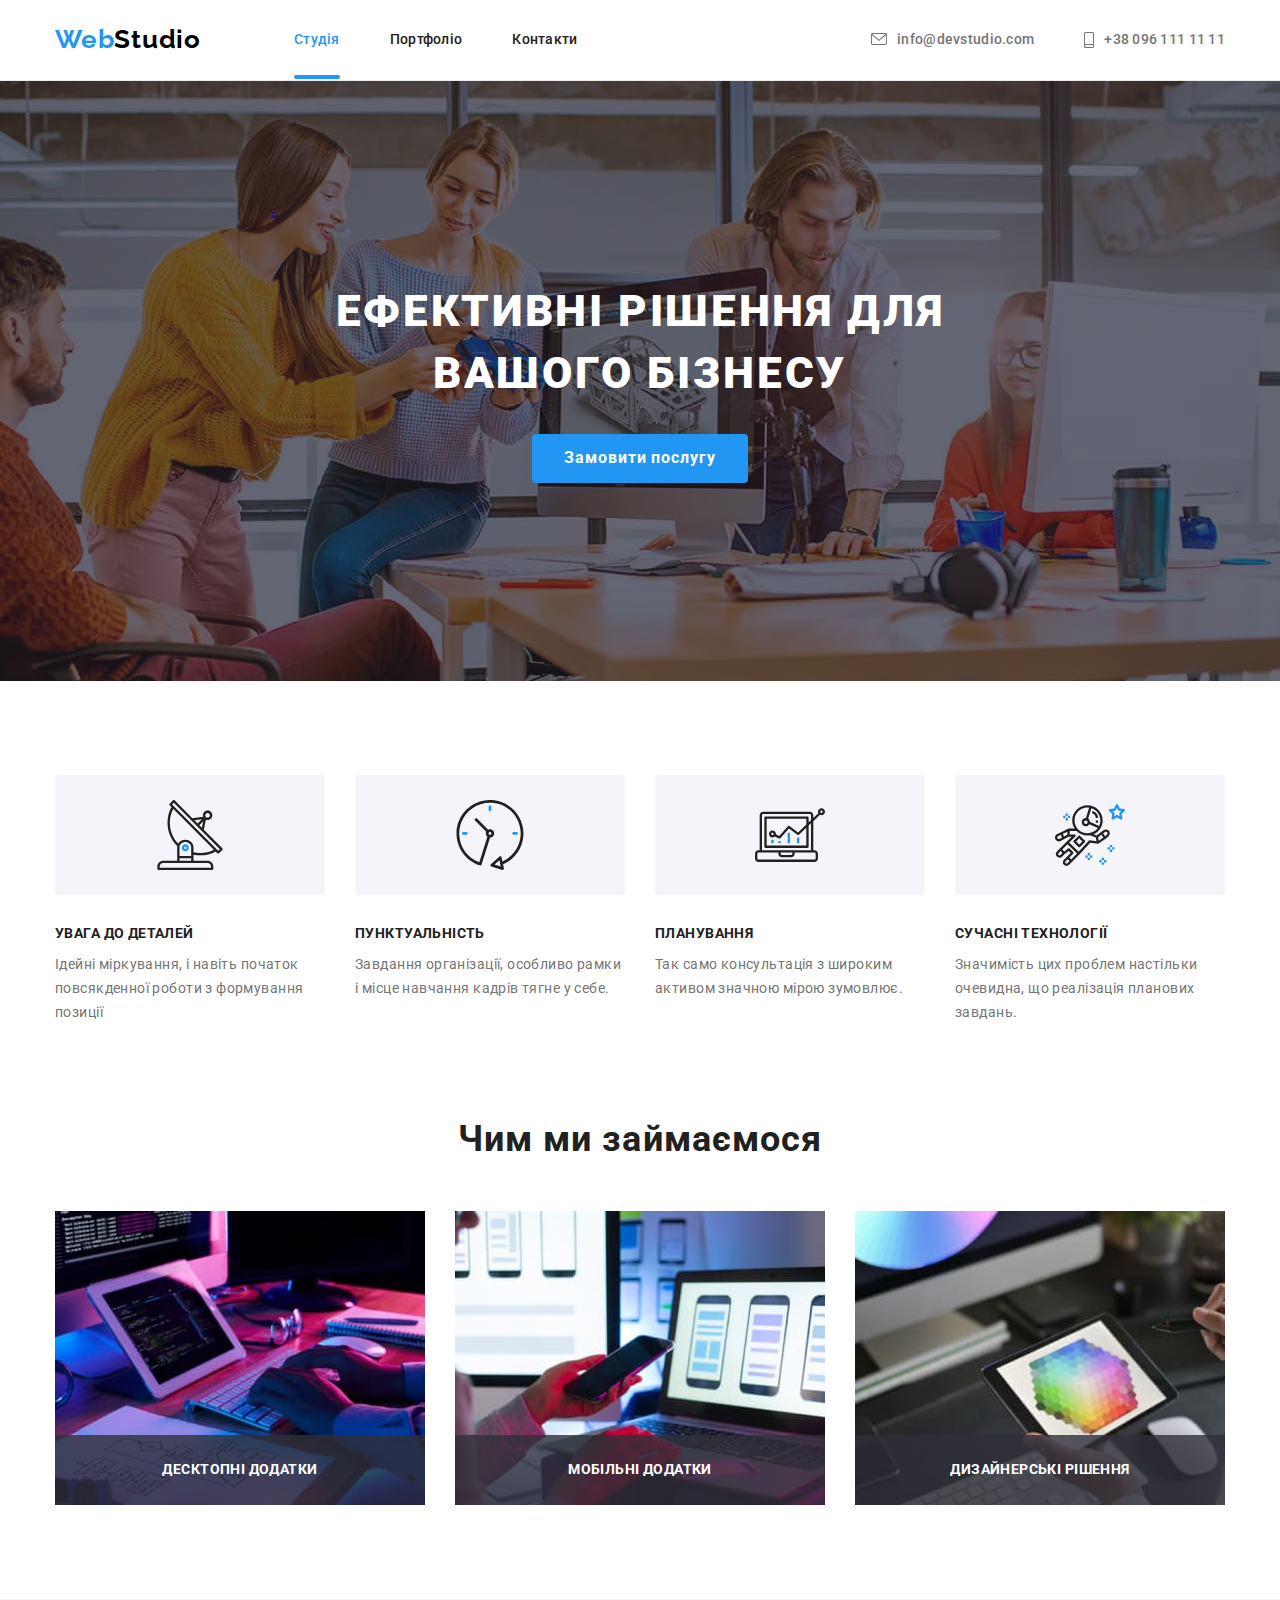
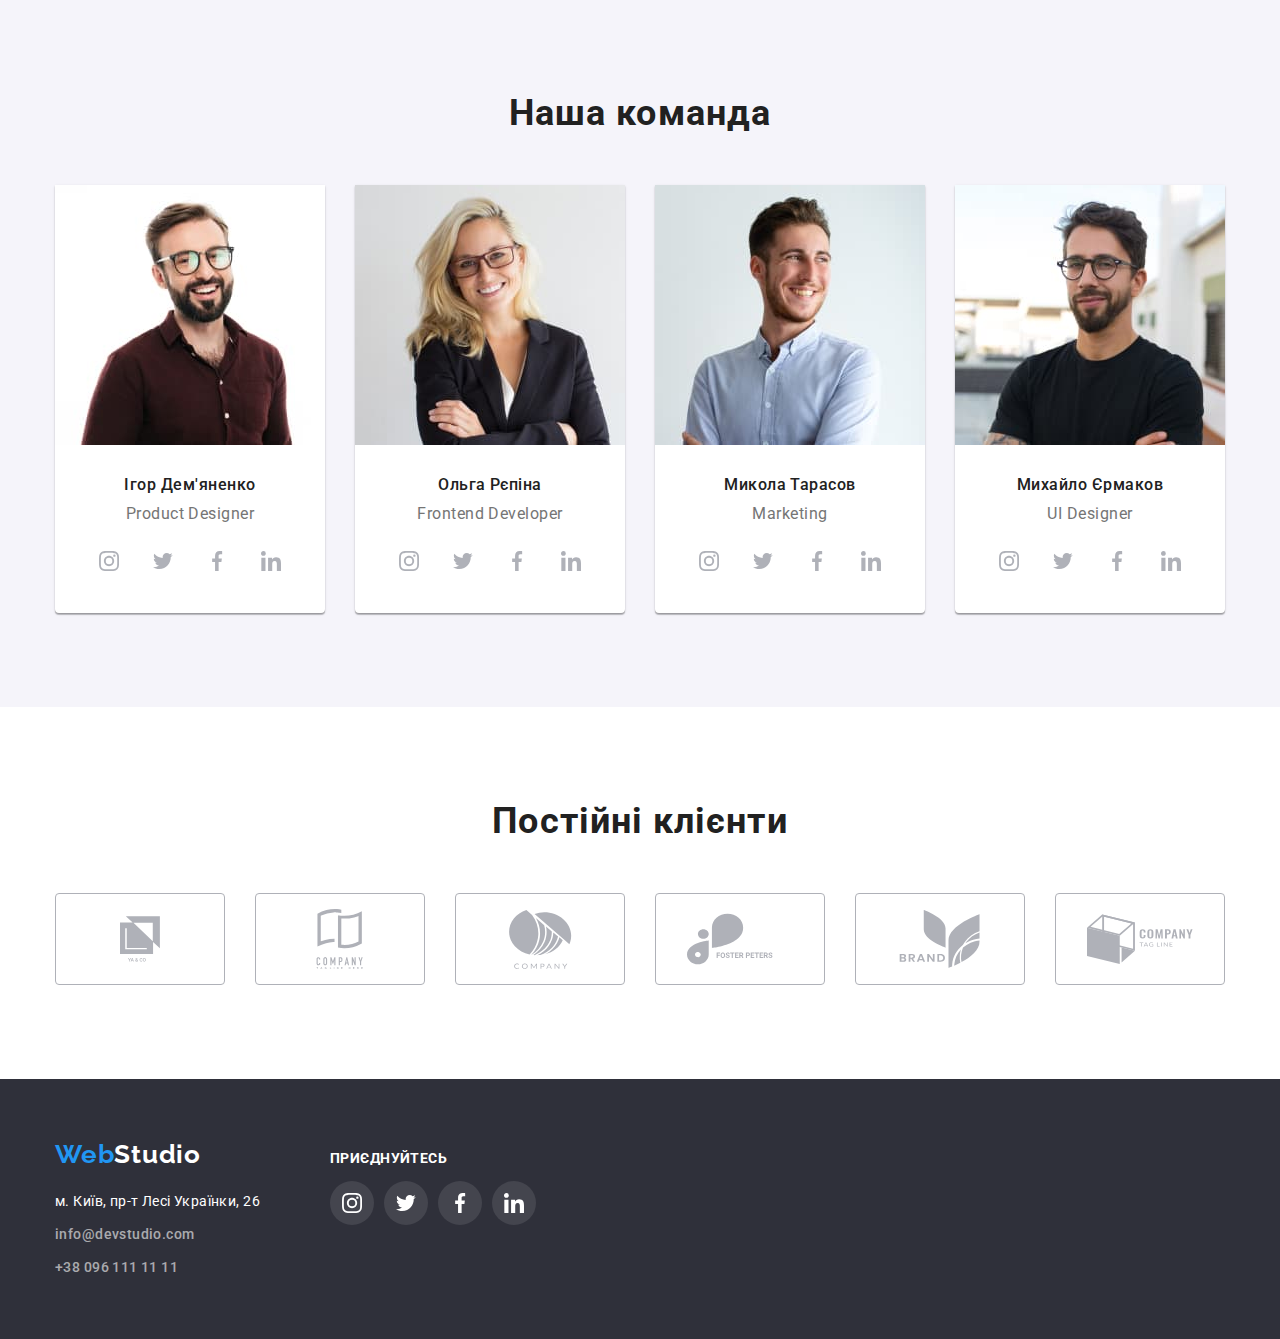
==== index.html @ 4ce3e507 "Adding files" ====
<!DOCTYPE html>
<html lang="uk">

<head>

    <meta charset="UTF-8">
    <meta http-equiv="X-UA-Compatible" content="IE=edge">
    <meta name="viewport" content="width=device-width, initial-scale=1.0">
    <link rel="preconnect" href="https://fonts.googleapis.com">
    <link rel="preconnect" href="https://fonts.gstatic.com" crossorigin>
    <link
        href="https://fonts.googleapis.com/css2?family=Raleway:wght@700&family=Roboto:wght@400;500;700;900&display=swap"
        rel="stylesheet">
    <title>Document</title>
    <link rel="stylesheet"
        href="https://cdnjs.cloudflare.com/ajax/libs/modern-normalize/1.1.0/modern-normalize.min.css">
    <link rel="stylesheet" href="./css/styles.css">
</head>

<body>
    <header class="page-header">
        <div class="container">
            <div class="header-container">
                <nav class="header-nav">
                    <a href="#" class="logo">Web<span class="logo-part">Studio</span></a>
                    <ul class="nav list">
                        <li class="nav-item">
                            <a href="#" class="current-link link current">Студія</a>
                        </li>
                        <li class="nav-item">
                            <a href="./portfolio.html" class="link">Портфоліо</a>
                        </li>
                        <li class="nav-item">
                            <a href="#" class="link">Контакти</a>
                        </li>
                    </ul>
                </nav>
                <ul class="auth-nav list">
                    <li><a href="mailto:info@devstudio.com" class="contacts nav-item">
                            <svg class="envelope" width="16px" height="12px">
                                <use href="./images/icons.svg#icon-envelope"></use>
                            </svg>
                            info@devstudio.com</a>
                    </li>
                    <li><a href="tel:+380961111111" class="contacts nav-item">
                            <svg class="smartphone" width="10px" height="16px">
                                <use href="./images/icons.svg#icon-smartphone"></use>
                            </svg>
                            +38 096 111 11 11</a></li>
                </ul>
            </div>
        </div>
    </header>
    <main>
        <section class="hero">
            <div class="container">
                <div class="hero-container">
                    <h1 class="hero-title">Ефективні рішення для вашого бізнесу</h1>
                    <button type="button" class="main-button cursors" data-modal-open>Замовити послугу</button>
                </div>
            </div>
        </section>
        <section class="advantages">
            <div class="container">
                <h2 class="visually-hidden">Наші переваги</h2>
                <ul class="advantages-list list ">
                    <li class="advantage-list-item">
                        <div class="advantage-icon-card">
                            <svg class="advantage-icon" width="70px" height="70px">
                                <use href="./images/icons.svg#icon-antena"></use>
                            </svg>

                        </div>
                        <h3>Увага до деталей</h3>
                        <p class="advantages-text">Ідейні міркування, і навіть початок повсякденної роботи з формування
                            позиції</p>
                    </li>
                    <li class="advantage-list-item">
                        <div class="advantage-icon-card">
                            <svg class="advantage-icon" width="70px" height="70px">
                                <use href="./images/icons.svg#icon-clock1"></use>
                            </svg>

                        </div>
                        <h3 class="title">Пунктуальність</h3>
                        <p class="advantages-text">Завдання організації, особливо рамки і місце навчання кадрів тягне у
                            себе.</p>
                    </li>
                    <li class="advantage-list-item">
                        <div class="advantage-icon-card">
                            <svg class="advantage-icon" width="70px" height="70px">
                                <use href="./images/icons.svg#icon-computer"></use>
                            </svg>

                        </div>
                        <h3 class="title">Планування</h3>
                        <p class="advantages-text">Так само консультація з широким активом значною мірою зумовлює.</p>
                    </li>
                    <li class="advantage-list-item">
                        <div class="advantage-icon-card">
                            <svg class="advantage-icon" width="70px" height="70px">
                                <use href="./images/icons.svg#icon-astronaut1"></use>
                            </svg>

                        </div>
                        <h3 class="title">Сучасні технології</h3>
                        <p class="advantages-text">Значимість цих проблем настільки очевидна, що реалізація планових
                            завдань.</p>
                    </li>
                </ul>
            </div>
        </section>
        <section class="activity">
            <div class="container">
                <h2 class="activity-title">Чим ми займаємося</h2>
                <ul class="activity-list list">
                    <li class="activity-list-item">
                        <div class="activity-thumb">
                            <img src="./images/coding.jpg"
                                alt="Чоловік пише код, використовуючи планшет і портативну клавіатуру" width="370"
                                class="activity-image">
                            <div class="activity-description">
                                <p>Десктопні додатки</p>
                            </div>
                        </div>
                    </li>

                    <li class="activity-list-item">
                        <div class="activity-thumb">
                            <img src="./images/monitor.jpg"
                                alt="Людина створює дизайн веб-сайту для смартфона на ноутбуці" width="370"
                                class="activity-image">
                            <div class="activity-description">
                                <p>Мобільні додатки</p>
                            </div>
                        </div>
                    </li>
                    <li class="activity-list-item">
                        <div class="activity-thumb">
                            <img src="./images/rainbow.jpg"
                                alt="Людина використовує планшет та стилус, щоб вибрати колір з палітри" width="370"
                                class="activity-image">
                            <div class="activity-description">
                                <p>Дизайнерські рішення</p>
                            </div>
                        </div>
                    </li>
                </ul>
            </div>
        </section>
        <section class="team">
            <div class="container">
                <h2 class="team-title">Наша команда</h2>
                <ul class="team-list list">
                    <li class="team-photos">
                        <img src="./images/1.jpg" alt="Усміхнений чоловік в окулярах" width="270">
                        <div class="image-text">
                            <h3>Ігор Дем'яненко</h3>
                            <p lang="en" class="team-element">Product Designer</p>
                            <ul class="team-socials list">
                                <li class="team-social-items"><a href="" class="team-social-links">
                                        <svg class="team-icon" width="20px" height="20px">
                                            <use href="./images/icons.svg#icon-instagram"></use>
                                        </svg>
                                    </a></li>
                                <li class="team-social-items"><a href="" class="team-social-links">
                                        <svg class="team-icon" width="20px" height="20px">
                                            <use href="./images/icons.svg#icon-twitter"></use>
                                        </svg>
                                    </a></li>
                                <li class="team-social-items"><a href="" class="team-social-links">
                                        <svg class="team-icon" width="20px" height="20px">
                                            <use href="./images/icons.svg#icon-facebook"></use>
                                        </svg>
                                    </a></li>
                                <li class="team-social-items"><a href="" class="team-social-links">
                                        <svg class="team-icon" width="20px" height="20px">
                                            <use href="./images/icons.svg#icon-linkedin"></use>
                                        </svg>
                                    </a></li>
                            </ul>
                        </div>
                    </li>
                    <li class="team-photos">
                        <img src="./images/2.jpg" alt="Усміхнена жінка в окулярах" width="270">
                        <div class="image-text">
                            <h3>Ольга Рєпіна</h3>
                            <p lang="en" class="team-element">Frontend Developer</p>
                            <ul class="team-socials list">
                                <li class="team-social-items"><a href="" class="team-social-links">
                                        <svg class="team-icon" width="20px" height="20px">
                                            <use href="./images/icons.svg#icon-instagram"></use>
                                        </svg>
                                    </a></li>
                                <li class="team-social-items"><a href="" class="team-social-links">
                                        <svg class="team-icon" width="20px" height="20px">
                                            <use href="./images/icons.svg#icon-twitter"></use>
                                        </svg>
                                    </a></li>
                                <li class="team-social-items"><a href="" class="team-social-links">
                                        <svg class="team-icon" width="20px" height="20px">
                                            <use href="./images/icons.svg#icon-facebook"></use>
                                        </svg>
                                    </a></li>
                                <li class="team-social-items"><a href="" class="team-social-links">
                                        <svg class="team-icon" width="20px" height="20px">
                                            <use href="./images/icons.svg#icon-linkedin"></use>
                                        </svg>
                                    </a></li>
                            </ul>
                        </div>
                    </li>
                    <li class="team-photos">
                        <img src="./images/3.jpg" alt="Усміхнений чоловік дивиться праворуч" width="270">
                        <div class="image-text">
                            <h3>Микола Тарасов</h3>
                            <p lang="en" class="team-element">Marketing</p>
                            <ul class="team-socials list">
                                <li class="team-social-items"><a href="" class="team-social-links">
                                        <svg class="team-icon" width="20px" height="20px">
                                            <use href="./images/icons.svg#icon-instagram"></use>
                                        </svg>
                                    </a></li>
                                <li class="team-social-items"><a href="" class="team-social-links">
                                        <svg class="team-icon" width="20px" height="20px">
                                            <use href="./images/icons.svg#icon-twitter"></use>
                                        </svg>
                                    </a></li>
                                <li class="team-social-items"><a href="" class="team-social-links">
                                        <svg class="team-icon" width="20px" height="20px">
                                            <use href="./images/icons.svg#icon-facebook"></use>
                                        </svg>
                                    </a></li>
                                <li class="team-social-items"><a href="" class="team-social-links">
                                        <svg class="team-icon" width="20px" height="20px">
                                            <use href="./images/icons.svg#icon-linkedin"></use>
                                        </svg>
                                    </a></li>
                            </ul>
                        </div>
                    </li>
                    <li class="team-photos">
                        <img src="./images/4.jpg" alt="Чоловік в окулярах з легкою посмішкою на обличчі" width="270">
                        <div class="image-text">
                            <h3>Михайло Єрмаков</h3>
                            <p lang="en" class="team-element">UI Designer</p>
                            <ul class="team-socials list">
                                <li class="team-social-items"><a href="" class="team-social-links">
                                        <svg class="team-icon" width="20px" height="20px">
                                            <use href="./images/icons.svg#icon-instagram"></use>
                                        </svg>
                                    </a></li>
                                <li class="team-social-items"><a href="" class="team-social-links">
                                        <svg class="team-icon" width="20px" height="20px">
                                            <use href="./images/icons.svg#icon-twitter"></use>
                                        </svg>
                                    </a></li>
                                <li class="team-social-items"><a href="" class="team-social-links">
                                        <svg class="team-icon" width="20px" height="20px">
                                            <use href="./images/icons.svg#icon-facebook"></use>
                                        </svg>
                                    </a></li>
                                <li class="team-social-items"><a href="" class="team-social-links">
                                        <svg class="team-icon" width="20px" height="20px">
                                            <use href="./images/icons.svg#icon-linkedin"></use>
                                        </svg>
                                    </a></li>
                            </ul>
                        </div>
                    </li>
                </ul>
            </div>

        </section>
        <section class="clients">
            <div class="clients-container container">
                <h2 class="clients-title">Постійні клієнти</h2>
                <ul class="clients-list list">
                    <li class="clients-item"><a href="" class="clients-link">
                            <svg class="clients-link-icon" width="40px" height="52px">
                                <use href="./images/icons.svg#icon-yaco"></use>
                            </svg>
                        </a></li>
                    <li class="clients-item"><a href="" class="clients-link">
                            <svg class="clients-link-icon" width="106px" height="60px">
                                <use href="./images/icons.svg#icon-taglineher"></use>
                            </svg>
                        </a></li>
                    <li class="clients-item"><a href="" class="clients-link">
                            <svg class="clients-link-icon" width="106px" height="60px">
                                <use href="./images/icons.svg#icon-company"></use>
                            </svg>
                        </a></li>
                    <li class="clients-item"><a href="" class="clients-link">
                            <svg class="clients-link-icon" width="106px" height="60px">
                                <use href="./images/icons.svg#icon-fosterpeters"></use>
                            </svg>
                        </a></li>
                    <li class="clients-item"><a href="" class="clients-link">
                            <svg class="clients-link-icon" width="106px" height="60px">
                                <use href="./images/icons.svg#icon-brand"></use>
                            </svg>
                        </a></li>
                    <li class="clients-item"><a href="" class="clients-link">
                            <svg class="clients-link-icon" width="106px" height="60px">
                                <use href="./images/icons.svg#icon-tagline"></use>
                            </svg>
                        </a></li>
                </ul>
            </div>
        </section>
    </main>
    <footer class="footer">
        <div class="footer-container container">
            <div class="footer-navigation">
                <a href="#" class="logo">Web<span class="logo-part">Studio</span></a>
                <address>
                    <ul class="footer-list list">
                        <li class="footer-nav">
                            <a href="https://goo.gl/maps/Ni8b5LG6es7MUAs99" class="map">м. Київ, пр-т Лесі Українки,
                                26</a>
                        </li>
                        <li class="footer-nav">
                            <a href="mailto:info@devstudio.com" class="contacts">info@devstudio.com</a>
                        </li>
                        <li class="footer-nav">
                            <a href="tel:+380961111111" class="contacts">+38 096 111 11 11</a>
                        </li>
                    </ul>
                </address>
            </div>
            <div class="footer-links">
                <p class="footer-link-text">Приєднуйтесь</p>
                <ul class="soc-list list">
                    <li class="soc-item"><a href="" class="soc-link">
                            <svg class="soc-icon" width="20px" height="20px">
                                <use href="./images/icons.svg#icon-instagram"></use>
                            </svg>
                        </a></li>
                    <li class="soc-item"><a href="" class="soc-link">
                            <svg class="soc-icon" width="20px" height="20px">
                                <use href="./images/icons.svg#icon-twitter"></use>
                            </svg>
                        </a></li>
                    <li class="soc-item"><a href="" class="soc-link">
                            <svg class="soc-icon" width="20px" height="20px">
                                <use href="./images/icons.svg#icon-facebook"></use>
                            </svg>
                        </a></li>
                    <li class="soc-item"><a href="" class="soc-link">
                            <svg class="soc-icon" width="20px" height="20px">
                                <use href="./images/icons.svg#icon-linkedin"></use>
                            </svg>
                        </a>
                    </li>
                </ul>
            </div>
        </div>
    </footer>
    <div class="backdrop is-hidden" data-modal>
        <div class="modal">
            <button type="button" class="cross-button" data-modal-close>
                <svg class="cross" width="11px" height="11px">
                    <use href="./images/icons.svg#icon-cross"></use>
                </svg>
            </button>
        </div>
    </div>
    <script src="./js/modal.js"></script>
</body>

</html>
---- css/styles.css ----
/* Main Page */
html {
    box-sizing: border-box;
}

*,
* ::before,
* ::after {
    box-sizing: inherit;
}

:root {
    --primary-text-color: #757575;
    --secondary-text-color: #212121;
    --hover-color: #2196F3;
    --primary-bcg-color: #F5F4FA;
    --secondary-bcg-color: #FFFFFF;
    --icons-color: #AFB1B8;
    --time-distribution-function: cubic-bezier(0.4, 0, 0.2, 1);
}

body {
    color: var(--primary-text-color);
    background-color: #FFFFFF;
    font-family: 'Roboto';
}

.list {
    list-style: none;
    padding: 0;
    margin: 0;
}

.visually-hidden {
    position: absolute;
    white-space: nowrap;
    width: 1px;
    height: 1px;
    overflow: hidden;
    border: 0;
    padding: 0;
    clip: rect(0000);
    clip-path: inset(50%);
    margin: -1px;
}

.container {
    width: 1200px;
    padding-right: 15px;
    padding-left: 15px;
    margin: 0 auto;
}

/* Header*/

/* Logo */
.logo {
    flex-shrink: 0;
    color: #2196F3;
    text-decoration: none;
    font-family: 'Raleway';
    font-weight: 700;
    font-size: 26px;
    line-height: 1.2;
    letter-spacing: 0.03em;
}

.logo-part {
    color: black;
}

.page-header {
    margin-top: 0;
    border-bottom: 1px solid #ECECEC;
}

.header-container {
    display: flex;
    margin-top: 0;
    height: 80px;
    align-items: center;
    margin-left: auto;
    padding-top: 24px;
    padding-bottom: 25px;
    justify-content: space-between;
}

.header-nav {
    display: flex;
    margin-top: 0;
}

.header-nav {
    align-items: center;
    flex-grow: 1;
    gap: 93px;
}

.nav {
    display: flex;
}

.auth-nav {
    display: flex;
    align-items: center;
    gap: 50px;
}


.nav .link {
    padding-top: 32px;
    padding-bottom: 32px;
    color: var(--secondary-text-color);
    font-weight: 500;
    font-size: 14px;
    line-height: 1.1;
    letter-spacing: 0.02em;
    text-decoration: none;
    transition: color 250ms var(--time-distribution-function);
}

.nav .link:hover,
.nav .link:focus {
    color: var(--hover-color);
}

.current-link {
    position: relative;
}

.current-link::after {
    content: "";
    display: block;
    position: absolute;
    width: 100%;
    left: 0;
    bottom: 0px;

    height: 4px;
    background-color: var(--hover-color);
    border-radius: 2px;
}

.nav-item {
    display: flex;
    align-items: center;
    justify-content: center;
}

.nav-item:not(:last-child) {
    margin-right: 50px;
}



.nav .link.current {
    color: var(--hover-color);
}

.contacts {
    color: #757575;
    font-weight: 500;
    font-size: 14px;
    line-height: 1.1;
    letter-spacing: 0.02em;
    text-decoration: none;
    transition: color 250ms var(--time-distribution-function);
}

.contacts:hover,
.contacts:focus {
    color: var(--hover-color);
}

.envelope {
    margin-right: 10px;
    fill: var(--primary-text-color);

    transition: fill 250ms var(--time-distribution-function);
}

.contacts:hover .envelope {
    fill: var(--hover-color);
}

.contacts:focus .envelope {
    fill: var(--hover-color);
}

.smartphone {
    margin-right: 10px;
    fill: var(--primary-text-color);
    transition: fill 250ms var(--time-distribution-function);

}

.contacts:hover .smartphone {
    fill: var(--hover-color);
}

.contacts:focus .smartphone {
    fill: var(--hover-color);
}


/* Hero */
.hero {
    padding-top: 200px;
    padding-bottom: 200px;
    background-color: #2F303A;
    background-image: linear-gradient(rgba(47, 48, 58, 0.4), rgba(47, 48, 58, 0.4)), url(../images/background.jpg);
    background-repeat: no-repeat;
    background-position: center;
    height: 600px;
    max-width: 1600px;
    margin-left: auto;
    margin-right: auto;
    background-size: cover;
}

.hero-container {
    align-items: center;
    justify-content: center;
    text-align: center;
}

.hero-title {
    margin: 0 auto;
    margin-bottom: 30px;
    margin-top: 0px;
    max-width: 696px;

    color: #FFFFFF;
    font-weight: 900;
    font-size: 44px;
    line-height: 1.4;
    letter-spacing: 0.06em;
    text-transform: uppercase;
    text-align: center;
}


/* Button */
.main-button {
    display: inline-block;
    border-radius: 4px;
    padding: 10px 32px;
    min-width: 216px;
    color: #FFFFFF;
    background-color: #2196F3;
    border: 0;
    font-family: 'Roboto';
    font-weight: 700;
    font-size: 16px;
    line-height: 1.8;
    letter-spacing: 0.06em;
    transition-property: background-color, box-shadow;
    transition-duration: 250ms;
    transition-timing-function: var(--time-distribution-function);
}

.main-button:hover,
.main-button:focus {
    background-color: #188CE8;
    border: 0;
    box-shadow: 0px 4px 4px rgba(0, 0, 0, 0.15);
}

.button {
    display: inline-block;
    color: var(--secondary-text-color);
    background-color: #F5F4FA;
    border: 0;
    font-family: 'Roboto';
    font-weight: 500;
    font-size: 16px;
    line-height: 1.6;
    letter-spacing: 0.03em;
    border-radius: 4px;
    padding: 6px 22px;
    text-align: center;
    margin-top: 0;
    transition-property: color, background-color, box-shadow;
    transition-duration: 250ms;
    transition-timing-function: var(--time-distribution-function);
}

.button :first-child {
    display: inline-block;
    padding: 6px 25px;
}

.button:hover,
.button:focus {
    color: #FFFFFF;
    background-color: var(--hover-color);
    box-shadow: 0px 3px 1px rgba(0, 0, 0, 0.1), 0px 1px 2px rgba(0, 0, 0, 0.08), 0px 2px 2px rgba(0, 0, 0, 0.12);
}

.cursors {
    cursor: pointer;
}

/* Advantages */
.advantages {
    padding-top: 94px;
    padding-bottom: 94px;
    background-color: var(--secondary-bcg-color);
}

.advantages-list {
    display: flex;
    /* align-items: center; */
    margin-top: 0;
    font-size: 14px;
    line-height: 24px;
    letter-spacing: 0.03em;
}

.advantage-list-item {
    width: 270px;
    margin-left: 0;
    margin-right: auto;
    margin-right: 30px;
}

.advantage-list-item:last-child {
    margin-right: 0;
}

.advantages-list h3 {
    margin-top: 0;
    margin-bottom: 10px;
    font-weight: 700;
    font-size: 14px;
    line-height: 1.2;
    letter-spacing: 0.03em;
    color: var(--secondary-text-color);
    text-transform: uppercase
}

.advantages-text {
    margin-top: 0;
    margin-bottom: 0;
}

.advantage-icon-card {
    background-color: var(--primary-bcg-color);
    display: flex;
    width: 270px;
    height: 120px;
    border-radius: 4px;
    justify-content: center;
    align-items: center;
    margin-top: 0;
    margin-bottom: 30px;
}

/* Our activity */
.activity {
    padding-bottom: 94px;
    background-color: var(--secondary-bcg-color);
}

.activity-list {
    display: flex;
    justify-content: space-between;
}

.activity-list-item {
    width: 370px;
    display: block;
    max-width: 100%;
    height: auto;
    margin-right: 30px;
}

.activity-image {
    display: block;
    max-width: 100%;
    height: auto;
}



.activity-description {
    position: absolute;
    bottom: 0;
    right: 0;
    width: 370px;
    height: 70px;
    background-color: rgba(47, 48, 58, 0.8);
    display: flex;
    align-items: center;
    justify-content: center;
}

.activity-description p {
    text-transform: uppercase;
    margin-top: 0;
    margin-bottom: 0;
    color: var(--secondary-bcg-color);
    font-weight: 700;
    font-size: 14px;
    line-height: 1.14;
    letter-spacing: 0.03em;
}

.activity-list-item:last-child {
    margin-right: 0;
}

.activity-thumb {
    position: relative;
}




.activity-title {
    margin-top: 0;
    margin-bottom: 50px;
    text-align: center;
    color: var(--secondary-text-color);
    font-weight: 700;
    font-size: 36px;
    line-height: 1.2;
    letter-spacing: 0.03em;
}



/* Team */
.team {
    padding-bottom: 94px;
    padding-top: 94px;
    background-color: #F5F4FA;
}

.team-list {
    display: flex;
    justify-content: space-between;
}

.team-photos {
    width: 270px;
    background-color: #FFFFFF;
    font-size: 16px;
    line-height: 1.2;
    letter-spacing: 0.03em;
    border-radius: 0px 0px 4px 4px;
    box-shadow: 0px 1px 3px rgba(0, 0, 0, 0.12), 0px 1px 1px rgba(0, 0, 0, 0.14), 0px 2px 1px rgba(0, 0, 0, 0.2);
}

.team-photos:not(:last-child) {
    margin-right: 30px;
}

.team-photos img {
    display: block;
    max-width: 100%;
    height: auto;
}

.image-text {
    padding-top: 30px;
    padding-bottom: 30px;
}

.team-title {
    text-align: center;
    margin-bottom: 50px;
    margin-top: 0;
    margin-bottom: 50px;
    color: var(--secondary-text-color);
    font-weight: 700;
    font-size: 36px;
    line-height: 1.16;
    letter-spacing: 0.03em;
}

.team h3 {
    margin-top: 0px;
    margin-bottom: 10px;

    text-align: center;
    font-weight: 500;
    font-size: 16px;
    line-height: 1.2;
    color: var(--secondary-text-color);
}

.team-element {
    margin-top: 0;
    margin-bottom: 16px;
    text-align: center;
}

.team-socials {
    display: flex;
    justify-content: center;
    gap: 10px;
}


.team-social-links {
    display: flex;
    align-items: center;
    justify-content: center;
    width: 44px;
    height: 44px;
    background-color: var(--secondary-bcg-color);
    border-radius: 50%;
    transition-property: background-color;
    transition-duration: 250ms;
    transition-timing-function: var(--time-distribution-function);
}

.team-social-links:hover,
.team-social-links:focus {
    background-color: var(--hover-color);
}

.team-icon {
    fill: var(--icons-color);
    transition-property: fill;
    transition-duration: 250ms;
    transition-timing-function: var(--time-distribution-function);
}

.team-social-links:hover .team-icon {
    fill: var(--secondary-bcg-color);
}

.team-social-links:focus .team-icon {
    fill: var(--secondary-bcg-color);
}

/* Clients */

.clients {
    padding-top: 94px;
    padding-bottom: 94px;
}

.clients-container {
    margin-left: auto;
    margin-right: auto;
}

.clients-title {
    margin-top: 0;
    margin-bottom: 50px;

    font-family: 'Roboto';
    font-style: normal;
    font-weight: 700;
    font-size: 36px;
    line-height: 1.16;
    text-align: center;
    letter-spacing: 0.03em;
    color: var(--secondary-text-color);
}

.clients-list {
    display: flex;
    gap: 30px;
}

.clients-item {
    width: calc((100% - 150px)/6);

}

.clients-link {
    display: flex;
    width: 170px;
    height: 92px;
    border: 1px solid #AFB1B8;
    border-radius: 4px;
    align-items: center;
    justify-content: center;
    fill: var(--icons-color);
    transition-property: border;
    transition-duration: 250ms;
    transition-timing-function: var(--time-distribution-function);
}

.clients-link-icon {
    fill: #AFB1B8;
    transition: fill 250ms var(--time-distribution-function);
}

.clients-link:hover,
.clients-link:focus {
    border: 1px solid var(--hover-color);
}

.clients-link:hover .clients-link-icon {
    fill: var(--hover-color);
}

.clients-link:focus .clients-link-icon {
    fill: var(--hover-color);
}

/* Modal */
.backdrop {
    position: fixed;
    top: 0;
    left: 0;
    width: 100%;
    height: 100%;
    background-color: rgba(0, 0, 0, 0.2);
    opacity: 1;

    transition: opacity 250ms var(--time-distribution-function), background-color 250ms var(--time-distribution-function);
}

.is-hidden {
    opacity: 0;
    visibility: hidden;
    pointer-events: none;
}

.modal {
    position: absolute;
    min-width: 528px;
    min-height: 581px;
    top: 50%;
    left: 50%;
    border-radius: 4px;
    opacity: 1;
    transform: translate(-50%, -50%) scale(1);
    background-color: var(--secondary-bcg-color);
    transition-property: transform;
    transition-duration: 250ms;
    transition-timing-function: var(--time-distribution-function);
    /* transition: transform 250ms var(--time-distribution-function, background-color 250ms var(--time-distribution-function); */
}

.backdrop.is-hidden .modal {
    transform: translate(-50%, -50%) scale(1.1);
    opacity: 0;
}

.cross-button {
    right: 0;
    position: absolute;

    top: 8px;
    right: 8px;
    width: 30px;
    height: 30px;
    padding: 9px 10px;
    border-radius: 50%;
    border: 1px solid rgba(0, 0, 0, 0.1);
    background-color: var(--secondary-bcg-color);
    cursor: pointer;
}

.cross {
    transform: translate(-50%, -50%);
    position: absolute;
    fill: #000000;
}

/* Footer  */
.footer {
    padding-top: 60px;
    padding-bottom: 60px;
    background-color: #2F303A;
}

.footer .logo {
    margin-top: 0;
    font-family: 'Raleway';
    font-weight: 700;
    font-size: 26px;
    line-height: 1.2;
    letter-spacing: 0.03em;
    text-decoration: none;
}


.footer-list {
    margin-top: 20px;
}

.footer .logo-part {
    color: #FFFFFF;
    margin-bottom: 20px;
}

.footer-nav {
    margin-top: 0;
}

.footer-nav:not(:last-child) {
    margin-bottom: 9px;
}

.footer .map {
    color: #FFFFFF;
    text-decoration: none;
    font-style: normal;
    font-style: normal;
    font-size: 14px;
    line-height: 1.7;
    letter-spacing: 0.03em;
    text-decoration: none;
    transition-property: color;
    transition-duration: 250ms;
    transition-timing-function: var(--time-distribution-function);
}

.footer .map:hover,
.footer .map:focus {
    color: var(--hover-color);
}

.footer .contacts {
    color: rgba(255, 255, 255, 0.6);
    font-style: normal;
    font-size: 14px;
    line-height: 1.7;
    letter-spacing: 0.03em;
    text-decoration: none;
    transition-property: color;
    transition-duration: 250ms;
    transition-timing-function: var(--time-distribution-function);
}

.footer .contacts:hover,
.contacts:focus {
    color: var(--hover-color);
}

.footer-link-text {
    margin-top: 0;
    text-transform: uppercase;
    font-family: 'Roboto';
    font-style: normal;
    font-weight: 700;
    font-size: 14px;
    line-height: 1.14;
    letter-spacing: 0.03em;
    color: var(--secondary-bcg-color);
}

.soc-list {
    display: flex;
    justify-content: center;
    gap: 10px;
}

.soc-link {
    display: flex;
    align-items: center;
    justify-content: center;

    width: 44px;
    height: 44px;
    background-color: rgba(255, 255, 255, 0.1);
    border-radius: 50%;
    transition: background-color 250ms var(--time-distribution-function);
}

.soc-icon {
    fill: var(--secondary-bcg-color);
}

.soc-link:hover,
.soc-link:focus {
    background-color: var(--hover-color);
}

.footer-container {
    display: flex;
    align-items: baseline;
}

.footer-navigation {
    margin-right: 70px;
}

/* Portfolio */

/* Filter */
.filter {
    padding-top: 94px;
    padding-bottom: 94px;
}

.button-container {
    display: flex;
    margin-top: 0px;
    align-items: center;
    justify-content: center;
    margin-bottom: 50px;
}

.button-container-item:not(:last-child) {
    margin-right: 8px;
}

.cards-container {
    width: 1230px;
    padding-left: 15px;
    padding-right: 15px;
    padding-bottom: 30px;
}

.portfolio-cards {

    display: flex;
    flex-wrap: wrap;
    margin-left: 0;
}



.cards-text {
    padding: 20px 24px;
    border: 1px solid #EEEEEE;
}

.portfolio-cards-element:nth-last-child(-n+3) {
    margin-bottom: 0px;
}

.portfolio-cards-element:nth-child(3n) {
    margin-right: 0;
}


.portfolio-cards-element h3 {
    margin-top: 0;
    margin-bottom: 4px;
    font-weight: 700;
    font-size: 18px;
    line-height: 2;
    background-color: #FFFFFF;
    color: var(--secondary-text-color);
    letter-spacing: 0.06em;
}

.portfolio-cards-element:hover,
.position-cards-element:focus {
    box-shadow: 0px 1px 1px rgba(0, 0, 0, 0.12), 0px 4px 4px rgba(0, 0, 0, 0.06), 1px 4px 6px rgba(0, 0, 0, 0.16);
}

.portfolio-images {

    display: block;
    max-width: 100%;
    height: auto;
    margin-top: 0;
}

.portfolio-text {
    margin-top: 0;
    margin-bottom: 0;
    font-family: 'Roboto';
    font-size: 16px;
    line-height: 1.875;
    letter-spacing: 0.03em;
}

.portfolio-cards-element {
    flex-basis: calc((100% - 60px)/3);
    margin-right: 30px;
    margin-bottom: 30px;
    transition: box-shadow 250ms var(--time-distribution-function);
}

.portfolio-cards-thumb {
    position: relative;
    overflow: hidden;
}

.portfolio-cards-description {
    position: absolute;
    top: 0;
    left: 0;
    width: 100%;
    height: 100%;
    background-color: rgba(33, 150, 243, 0.9);
    color: var(--secondary-bcg-color);
    padding: 63px 24px;
    z-index: 1;
    transform: translateY(100%);
    transition: transform 250ms var(--time-distribution-function);
}

.portfolio-cards-description p {
    font-weight: 400;
    font-size: 18px;
    line-height: 1.55;
    letter-spacing: 0.03em;
}

.portfolio-cards-element:hover .portfolio-cards-description {
    transform: translateY(0);
    pointer-events: none;
}
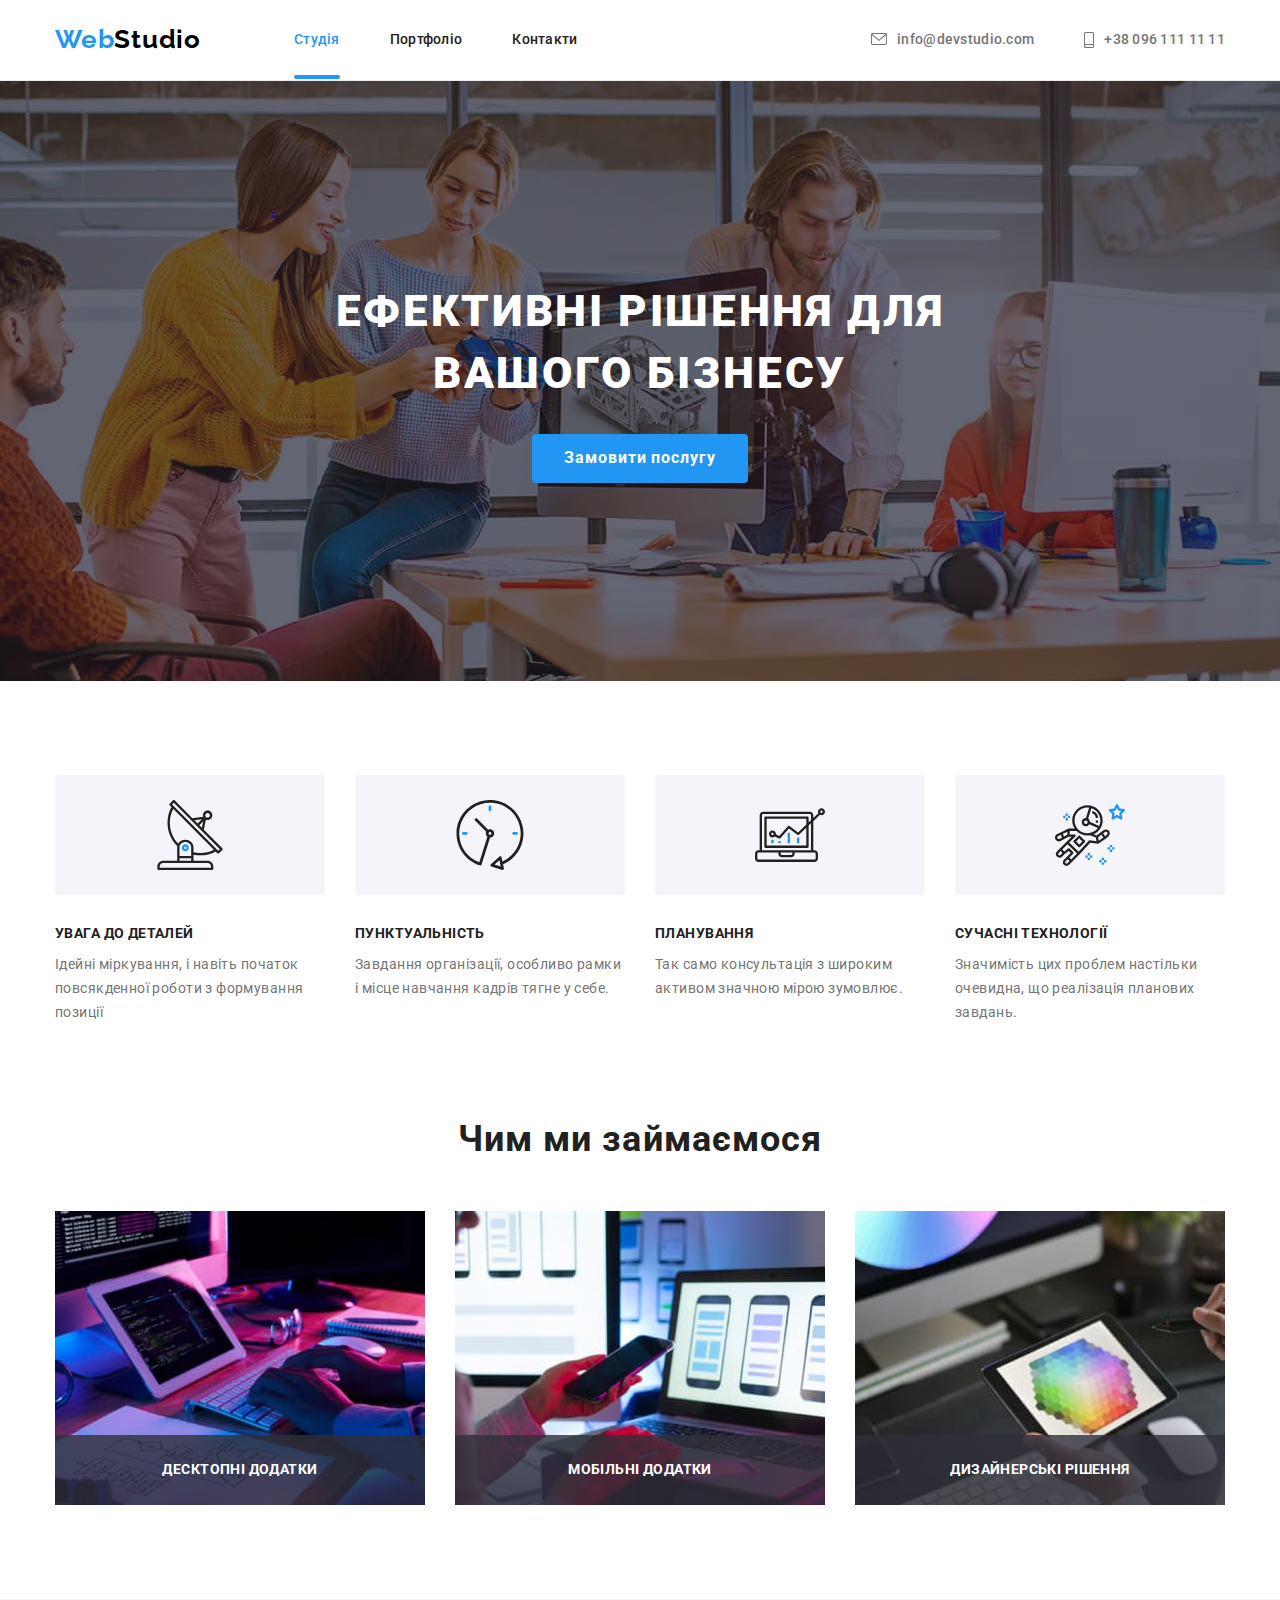
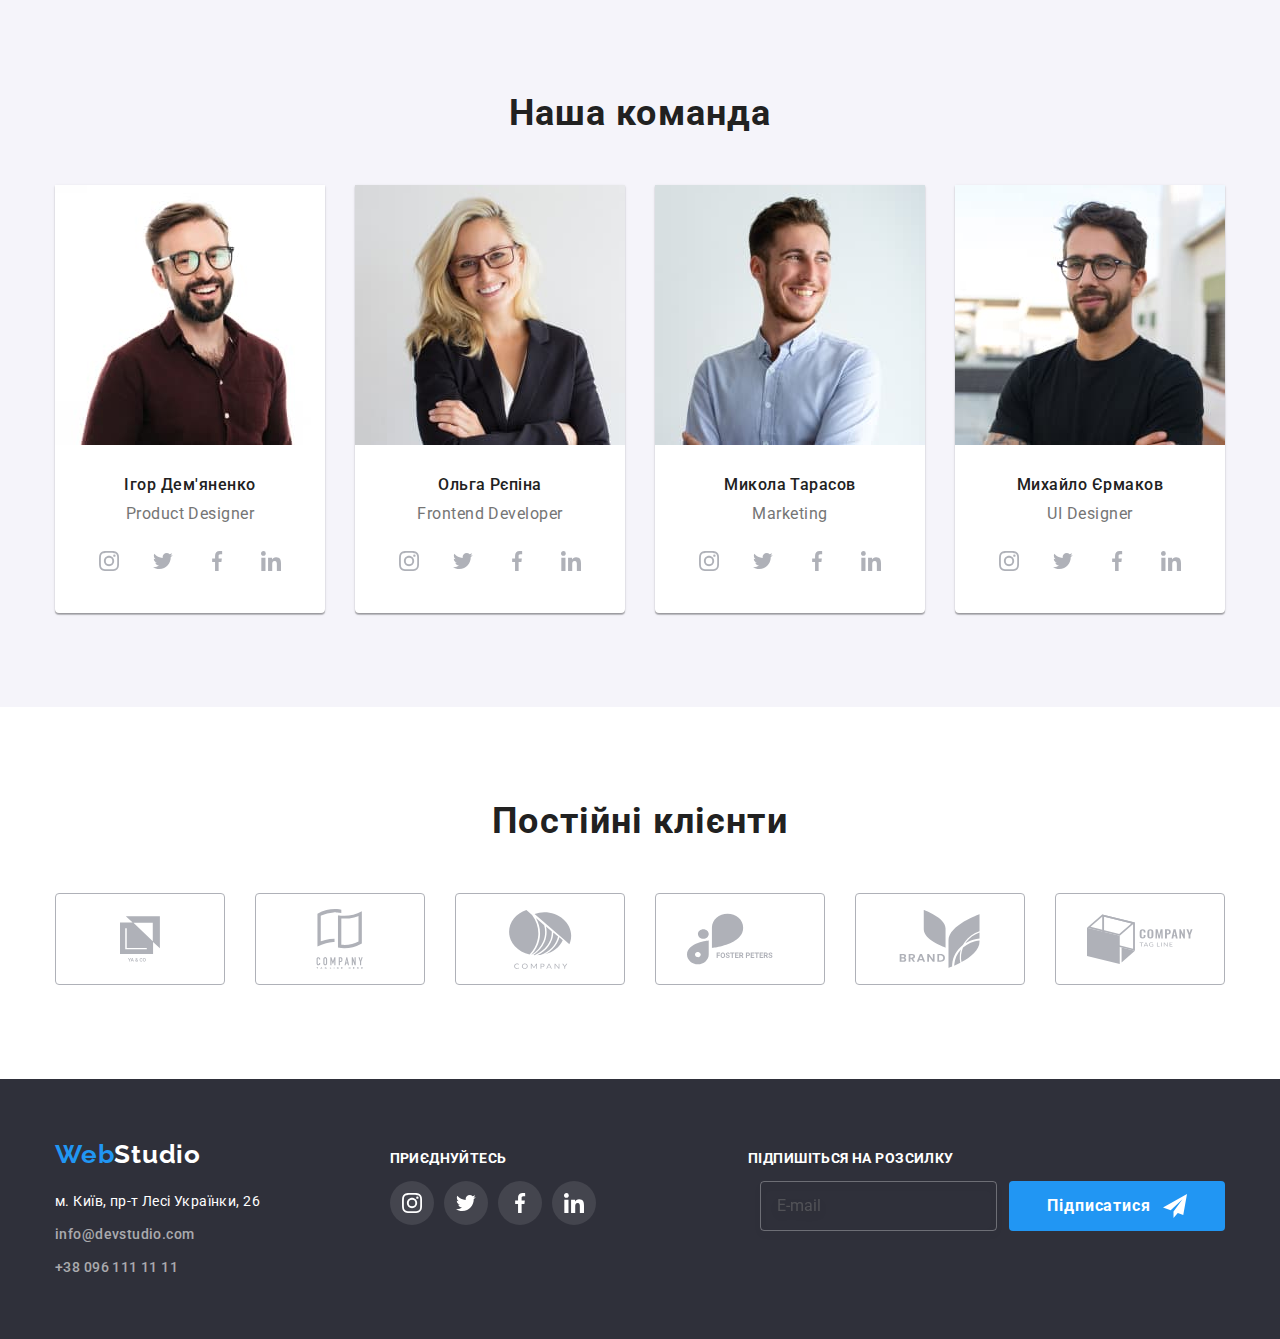
==== commit 93befdcf: "Updating index.html and styles.css" ====
--- a/index.html
+++ b/index.html
@@ -355,15 +355,82 @@
                     </li>
                 </ul>
             </div>
+            <div class="footer-form">
+             <p class="footer-link-text">Підпишіться на розсилку</p>
+
+        <form class="footer-form-container">
+            <label for="footer-form-email" class="form-label"></label>
+            <input type="email" class="footer-form-input" id="footer-form-email" placeholder="E-mail" width="358px" height="50px">
+            <button class="form-button" type="submit">Підписатися
+                <svg class="footer-send-icon" width="24px" height="24px">
+                    <use href="./images/icons.svg#icon-send"></use>
+                </svg>
+            </button>
+            </div>
+        </form>
         </div>
     </footer>
     <div class="backdrop is-hidden" data-modal>
         <div class="modal">
+            <h2>Залиште свої дані, ми вам передзвонимо</h2>
+            <form class="contact-form" name="contact-form">
+                <label class="form-label" for="user-name" autocomplete="on">Імʼя</label>
+                <div class="form-control">
+                <input class="form-input" name="user-name" id="user-name" autofocus/>
+                <svg class="form-icon" width="18px" height="18px">
+                    <use href="./images/icons.svg#icon-person"></use>
+                </svg>
+                </div>
+                <label  class="form-label" for="tel" autocomplete="on">Телефон</label>
+                <div class="form-control">
+                <input class="form-input" type="tel" name="tel" id="tel" />
+                <svg class="form-icon" width="18px" height="18px">
+                    <use href="./images/icons.svg#icon-phone"></use>
+                </svg>
+                </div>
+                <label class="form-label" for="email" autocomplete="on">Пошта</label>
+                <div class="form-control">
+                <input class="form-input" type="email" name="email" id="email"/>
+                <svg class="form-icon" width="18px" height="18px">
+                    <use href="./images/icons.svg#icon-email"></use>
+                </svg>
+                </div>
+                <div class="form-control">
+                <label class="form-label" for="user-comment">Коментар</label>
+                <textarea class="user-comment " name="user-comment" id="user-comment" placeholder="Введіть текст"></textarea>
+                </div>
+
+    <!-- <label class="checkbox-label"> 
+        <input type="checkbox" class="checkbox-input" name="terms-checkbox"/>
+        <span class="checkbox-text">Погоджуюся з розсилкою та приймаю
+            <a class="checkbox-text-link" href="#">Умови договору</a>
+        </span>
+        
+        <svg class="checkboxicon" width="16px" height="15px">
+            <use href=""></use>
+        </svg>
+    </label> -->
+   
+    <label  for="policy" class="checkbox">
+        <input id="policy" type="checkbox" class="checkbox-input" name="terms-checkbox">
+<span class="icon">
+    <!-- <svg class="checkbox-icon">
+        <use class="checkbox-check-icon" href="./images/icons.svg#icon-check"></use>
+    </svg> -->
+</span>
+        Погоджуюся з розсилкою та приймаю
+        <a class="checkbox-text-link" href="#">Умови договору</a>
+    </label>
+
+        <button class="send form-button" type="submit">Відправити</button>
+            </form>
             <button type="button" class="cross-button" data-modal-close>
                 <svg class="cross" width="11px" height="11px">
                     <use href="./images/icons.svg#icon-cross"></use>
                 </svg>
             </button>
+
+
         </div>
     </div>
     <script src="./js/modal.js"></script>
--- a/css/styles.css
+++ b/css/styles.css
@@ -17,6 +17,7 @@
     --secondary-bcg-color: #FFFFFF;
     --icons-color: #AFB1B8;
     --time-distribution-function: cubic-bezier(0.4, 0, 0.2, 1);
+    --placeholder-color:rgba(117, 117, 117, 0.5);
 }
 
 body {
@@ -627,6 +628,8 @@
     position: absolute;
     min-width: 528px;
     min-height: 581px;
+
+    padding: 40px;
     top: 50%;
     left: 50%;
     border-radius: 4px;
@@ -636,9 +639,19 @@
     transition-property: transform;
     transition-duration: 250ms;
     transition-timing-function: var(--time-distribution-function);
-    /* transition: transform 250ms var(--time-distribution-function, background-color 250ms var(--time-distribution-function); */
-}
-
+    /* transition: transform 250ms var(--time-distribution-function, background-color 250ms var(--time-distribution-function);
+} */
+}
+.modal h2{
+    margin-top: 0;
+    margin-bottom: 12px;
+    font-weight: 700;
+        font-size: 20px;
+        line-height: 1.15;
+        text-align: center;
+        letter-spacing: 0.03em;
+        color: var(--secondary-text-color);
+}
 .backdrop.is-hidden .modal {
     transform: translate(-50%, -50%) scale(1.1);
     opacity: 0;
@@ -665,6 +678,158 @@
     fill: #000000;
 }
 
+/* Form */
+.contact-form{
+
+}
+.form-input{
+    border: 1px solid rgba(33, 33, 33, 0.2);
+    border-radius: 4px ;
+            width: 100%;
+            padding: 11px 12px 11px 32px;
+}
+.form-input:not(:last-child){
+margin-bottom: 10px;
+}
+.form-input:last-child{
+    margin-bottom: 20px;
+}
+.form-input:focus{
+    border-color: var(--hover-color);
+}
+.form-label{
+    display: block;
+    margin-bottom: 4px;
+    font-weight: 400;
+        font-size: 12px;
+        line-height: 1.16;
+        letter-spacing: 0.01em;
+        color: var(--primary-text-color);
+}
+
+textarea{
+    resize: none;
+}
+.user-comment{
+    width: 100%;
+    height: 120px;
+    padding: 12px 16px;
+    border: 1px solid rgba(33, 33, 33, 0.2);
+    border-radius: 4px;
+margin-bottom: 20px;
+}
+
+.contact-form input::placeholder{
+ color: var(--placeholder-color);
+    font-weight: 400;
+        font-size: 12px;
+        line-height: 1.16;
+        letter-spacing: 0.01em;
+}
+
+.form-control{
+    position: relative;
+}
+
+.form-icon{
+    position: absolute;
+    top: 40%;
+    transform: translateY(-40%);
+    left: 12px;
+    fill: var(--secondary-text-color);
+}
+
+.form-control:focus-within .form-icon{
+    fill: var(--hover-color);
+}
+
+
+.checkbox{
+    display: block;
+    position: relative;
+    bottom: 0;
+    right: 0;
+}
+
+.icon{
+    display: inline-block;
+   
+    border-radius: 4px;
+        border: 2px solid var(--secondary-text-color);
+        width: 16px;
+        height: 16px;
+        background-color: transparent;
+        transition: background-color 250ms var(--time-distribution-function);
+}
+
+.checkbox-input:checked + .icon{
+background-color: var(--hover-color);
+border-color: transparent;
+ background-image: url('../images/check.svg');
+ background-size: contain;
+ background-position: center;
+ background-repeat: no-repeat;
+ background-origin: content-box;
+}
+
+.checkbox-input{
+    appearance: none;
+    
+}
+.checkbox-text{
+font-size: 10px;
+    line-height: 1.71;
+    letter-spacing: 0.03em;
+    color: var(--primary-text-color);
+    font-weight: 400;
+    white-space: nowrap;
+}
+.checkbox-text-link{
+font-weight: 400;
+font-size: 14px;
+line-height: 1.71;
+letter-spacing: 0.03em;
+text-decoration: underline;
+color: var(--hover-color);
+}
+
+.checkbox-icon{
+display: inline-block;
+width: 20px;
+height: 20px;
+border: 2px solid var(--secondary-text-color);
+border-radius: 4px;
+}
+
+.form-button-div{
+    display: flex;
+    justify-content: center;
+    align-items: center;
+
+}
+.form-button {
+    display: block;
+    cursor: pointer;
+    border-radius: 4px;
+    padding: 10px 32px;
+    min-width: 216px;
+    color: #FFFFFF;
+    background-color: var(--hover-color);
+    border: 0;
+    font-weight: 700;
+    font-size: 16px;
+    line-height: 1.8;
+    letter-spacing: 0.06em;
+    transition-property: background-color, box-shadow;
+    transition-duration: 250ms;
+    transition-timing-function: var(--time-distribution-function);
+}
+.send{
+margin: 0 auto;
+margin-top: 30px;
+}
+
+
 /* Footer  */
 .footer {
     padding-top: 60px;
@@ -717,6 +882,7 @@
 .footer .map:hover,
 .footer .map:focus {
     color: var(--hover-color);
+
 }
 
 .footer .contacts {
@@ -778,10 +944,46 @@
 .footer-container {
     display: flex;
     align-items: baseline;
+    justify-content: space-between;
+}
+.footer-form-container{
+    display: flex;
+    gap: 12px;
 }
 
 .footer-navigation {
     margin-right: 70px;
+}
+.footer-form{
+    padding-left: 93px;
+}
+.footer-form-input{
+    border: 1px solid rgba(255, 255, 255, 0.3);
+        filter: drop-shadow(0px 4px 4px rgba(0, 0, 0, 0.15));
+        border-radius: 4px;
+        background-color: transparent;
+        padding: 15px 16px;
+}
+.footer-form-input::placeholder{
+    color: var(--placeholder-color);
+}
+.footer-form-input:not(:placeholder-shown){
+color: var(--secondary-bcg-color) ;
+}
+.footer-form-container > .form-button{
+    display: flex;
+    justify-content: center;
+    align-items: center;
+    gap: 12px;
+    padding: 10px 28px;
+    position: relative;
+    font-weight: 700;
+        font-size: 16px;
+        line-height: 1.875;
+        letter-spacing: 0.06em;
+        color: var(--secondary-bcg-color);
+}
+.footer-send-icon{
 }
 
 /* Portfolio */
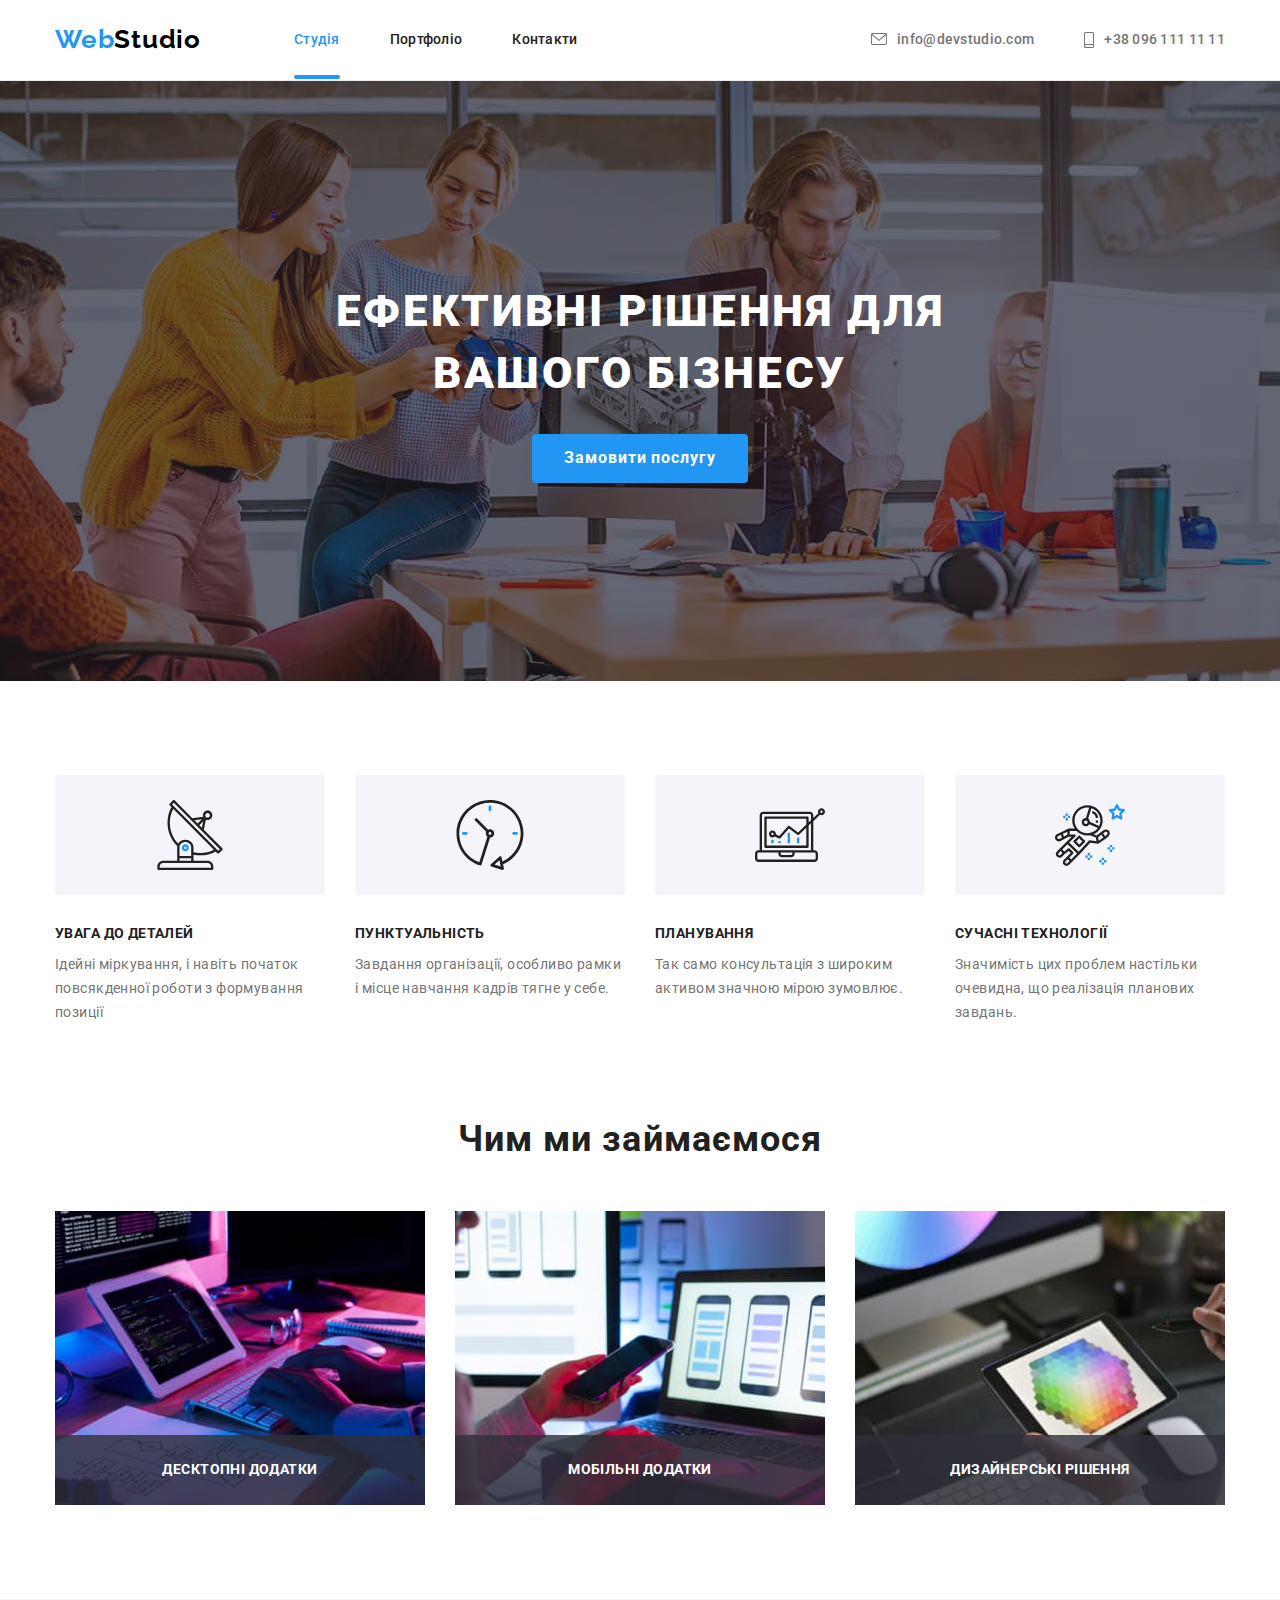
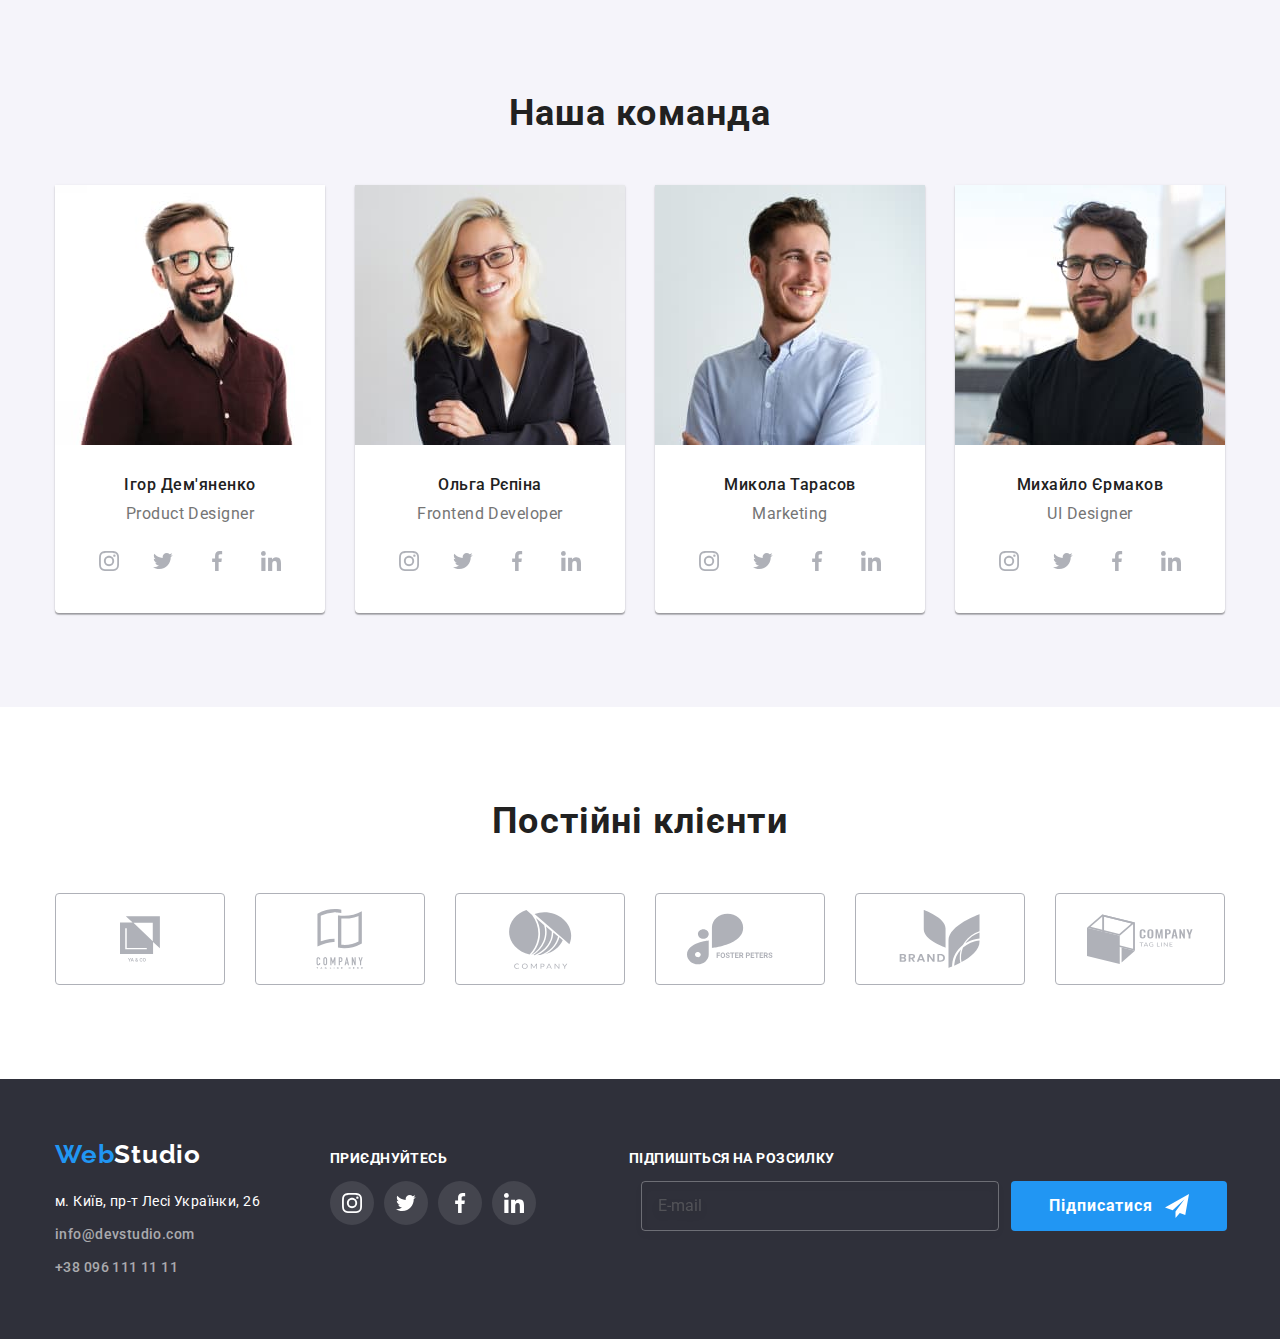
==== commit f5e54370: "update style.css and index.html files" ====
--- a/index.html
+++ b/index.html
@@ -399,25 +399,9 @@
                 <label class="form-label" for="user-comment">Коментар</label>
                 <textarea class="user-comment " name="user-comment" id="user-comment" placeholder="Введіть текст"></textarea>
                 </div>
-
-    <!-- <label class="checkbox-label"> 
-        <input type="checkbox" class="checkbox-input" name="terms-checkbox"/>
-        <span class="checkbox-text">Погоджуюся з розсилкою та приймаю
-            <a class="checkbox-text-link" href="#">Умови договору</a>
-        </span>
-        
-        <svg class="checkboxicon" width="16px" height="15px">
-            <use href=""></use>
-        </svg>
-    </label> -->
-   
     <label  for="policy" class="checkbox">
         <input id="policy" type="checkbox" class="checkbox-input" name="terms-checkbox">
-<span class="icon">
-    <!-- <svg class="checkbox-icon">
-        <use class="checkbox-check-icon" href="./images/icons.svg#icon-check"></use>
-    </svg> -->
-</span>
+<span class="icon"></span>
         Погоджуюся з розсилкою та приймаю
         <a class="checkbox-text-link" href="#">Умови договору</a>
     </label>
--- a/css/styles.css
+++ b/css/styles.css
@@ -670,14 +670,20 @@
     border: 1px solid rgba(0, 0, 0, 0.1);
     background-color: var(--secondary-bcg-color);
     cursor: pointer;
+
 }
 
 .cross {
     transform: translate(-50%, -50%);
     position: absolute;
     fill: #000000;
-}
-
+    transition: fill 250ms var(--time-distribution-function);
+}
+.cross:hover,
+.cross:focus{
+    fill: var(--hover-color);
+    outline: none;
+}
 /* Form */
 .contact-form{
 
@@ -686,13 +692,14 @@
     border: 1px solid rgba(33, 33, 33, 0.2);
     border-radius: 4px ;
             width: 100%;
+            height: 40px;
             padding: 11px 12px 11px 32px;
 }
 .form-input:not(:last-child){
-margin-bottom: 10px;
+/* margin-bottom: 10px; */
 }
 .form-input:last-child{
-    margin-bottom: 20px;
+    /* margin-bottom: 20px; */
 }
 .form-input:focus{
     border-color: var(--hover-color);
@@ -729,12 +736,16 @@
 
 .form-control{
     position: relative;
+margin-bottom: 10px;
+}
+.form-control:last-child{
+    margin-bottom: 20px;
 }
 
 .form-icon{
     position: absolute;
-    top: 40%;
-    transform: translateY(-40%);
+    top: 50%;
+    transform: translateY(-50%);
     left: 12px;
     fill: var(--secondary-text-color);
 }
@@ -749,6 +760,10 @@
     position: relative;
     bottom: 0;
     right: 0;
+    font-weight: 400;
+        font-size: 14px;
+        line-height: 1.7;
+        letter-spacing: 0.03em;
 }
 
 .icon{
@@ -776,20 +791,13 @@
     appearance: none;
     
 }
-.checkbox-text{
-font-size: 10px;
-    line-height: 1.71;
-    letter-spacing: 0.03em;
-    color: var(--primary-text-color);
-    font-weight: 400;
-    white-space: nowrap;
-}
+
 .checkbox-text-link{
 font-weight: 400;
 font-size: 14px;
 line-height: 1.71;
 letter-spacing: 0.03em;
-text-decoration: underline;
+text-decoration-line: underline;
 color: var(--hover-color);
 }
 
@@ -859,10 +867,12 @@
 
 .footer-nav {
     margin-top: 0;
+    
 }
 
 .footer-nav:not(:last-child) {
     margin-bottom: 9px;
+ white-space: nowrap;
 }
 
 .footer .map {
@@ -963,6 +973,7 @@
         border-radius: 4px;
         background-color: transparent;
         padding: 15px 16px;
+        width: 358px;
 }
 .footer-form-input::placeholder{
     color: var(--placeholder-color);
@@ -983,8 +994,7 @@
         letter-spacing: 0.06em;
         color: var(--secondary-bcg-color);
 }
-.footer-send-icon{
-}
+
 
 /* Portfolio */
 
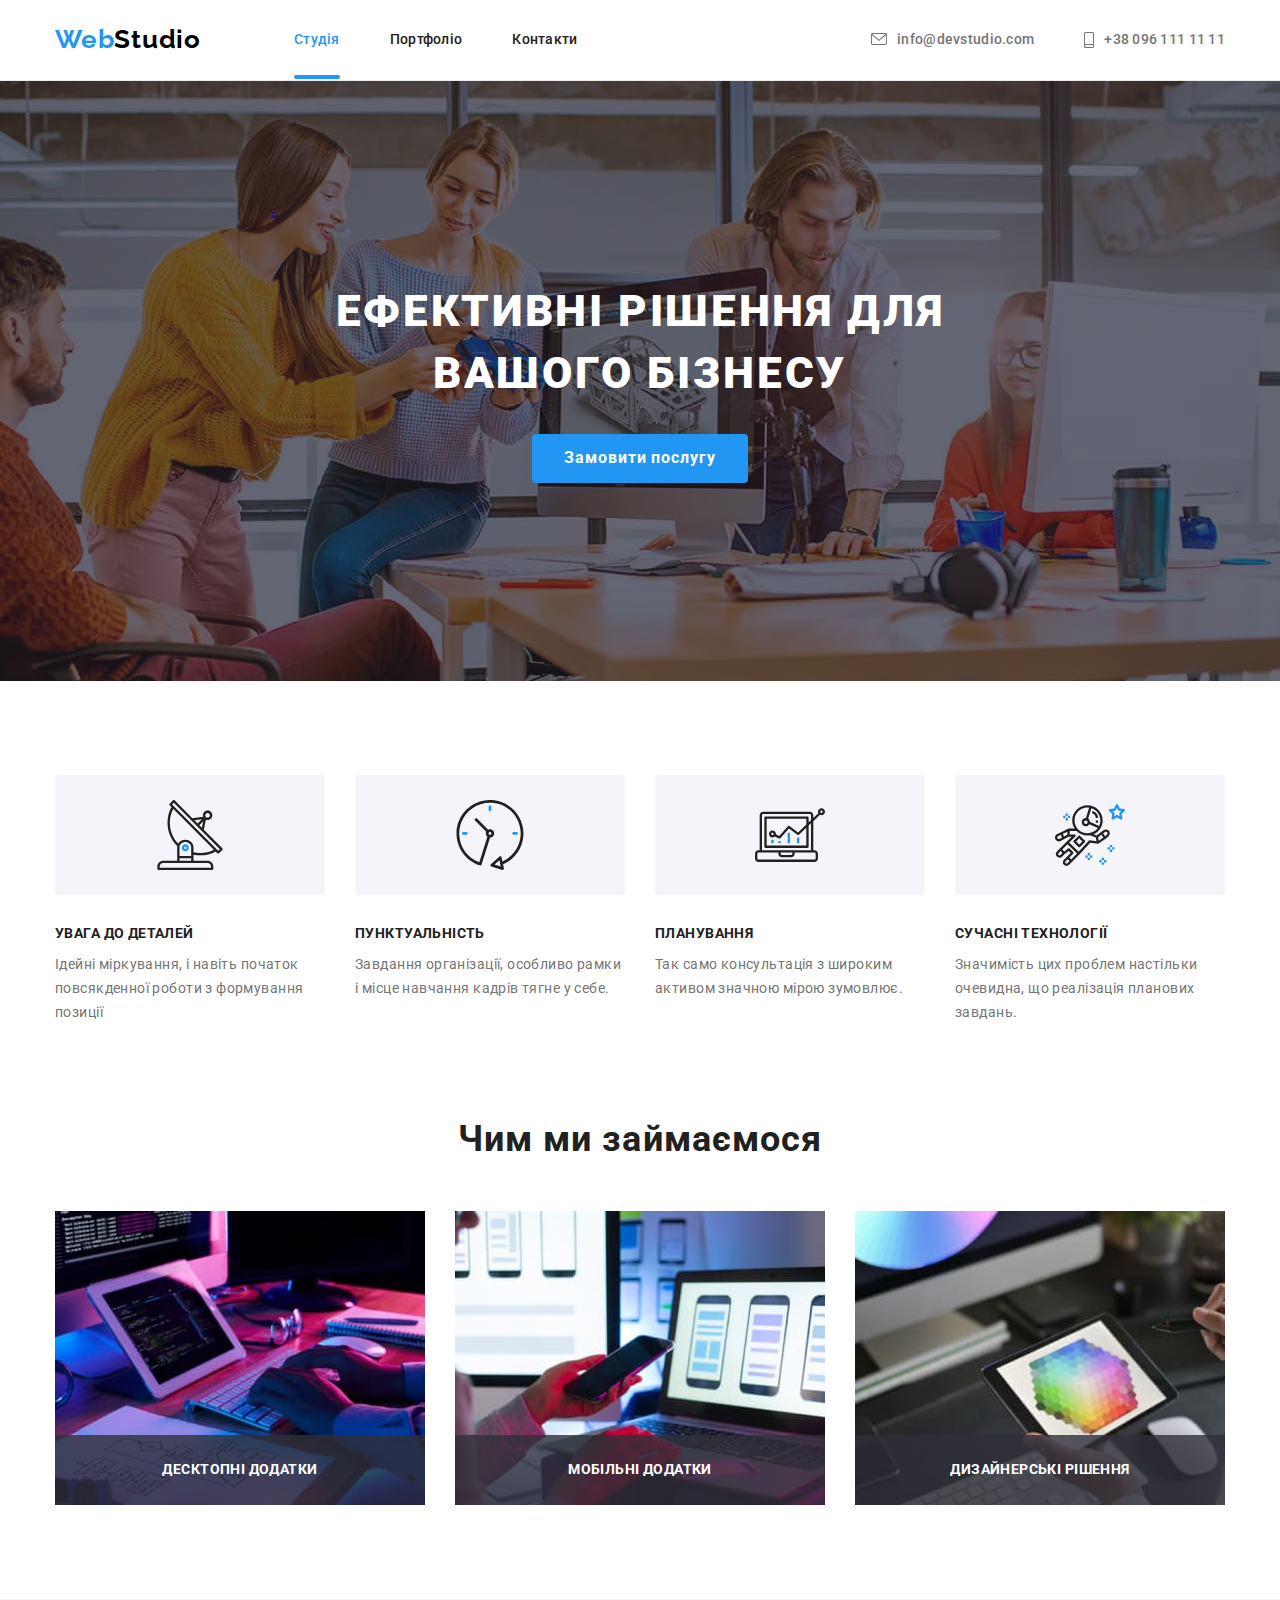
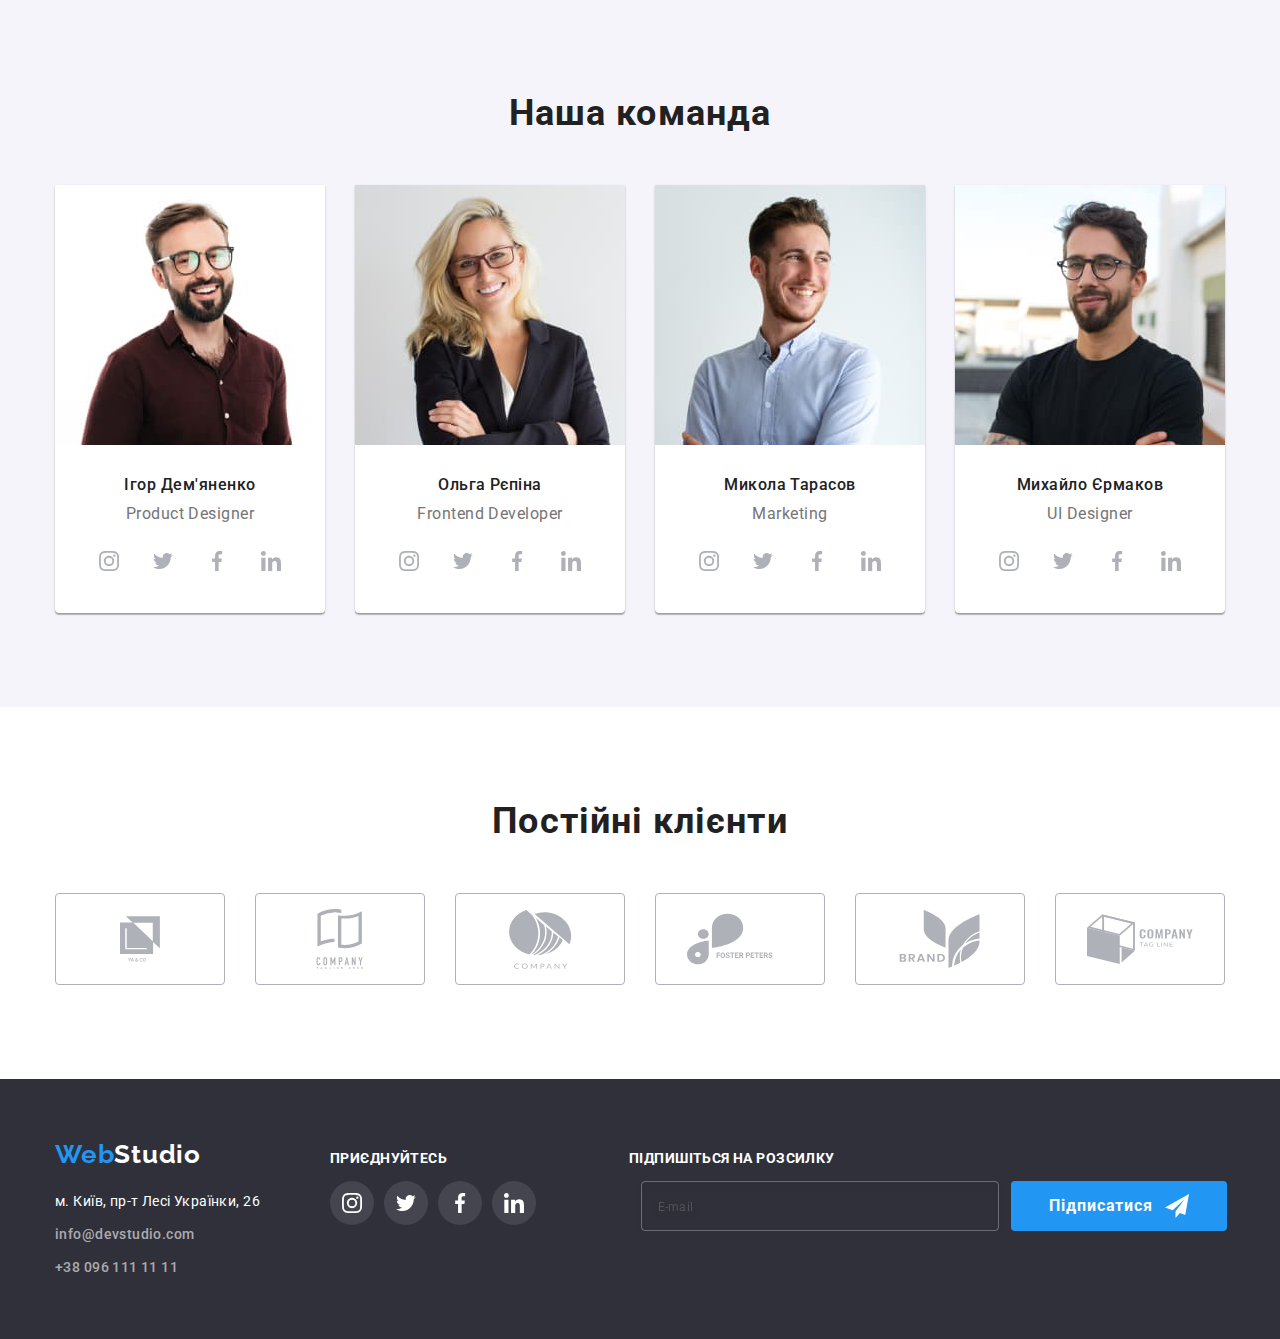
==== commit 1ececea7: "update style.css and index.html" ====
--- a/index.html
+++ b/index.html
@@ -399,13 +399,14 @@
                 <label class="form-label" for="user-comment">Коментар</label>
                 <textarea class="user-comment " name="user-comment" id="user-comment" placeholder="Введіть текст"></textarea>
                 </div>
+                <div class="checkbox">
     <label  for="policy" class="checkbox">
         <input id="policy" type="checkbox" class="checkbox-input" name="terms-checkbox">
 <span class="icon"></span>
         Погоджуюся з розсилкою та приймаю
         <a class="checkbox-text-link" href="#">Умови договору</a>
     </label>
-
+</div>
         <button class="send form-button" type="submit">Відправити</button>
             </form>
             <button type="button" class="cross-button" data-modal-close>
--- a/css/styles.css
+++ b/css/styles.css
@@ -614,7 +614,6 @@
     height: 100%;
     background-color: rgba(0, 0, 0, 0.2);
     opacity: 1;
-
     transition: opacity 250ms var(--time-distribution-function), background-color 250ms var(--time-distribution-function);
 }
 
@@ -622,13 +621,13 @@
     opacity: 0;
     visibility: hidden;
     pointer-events: none;
+   
 }
 
 .modal {
     position: absolute;
     min-width: 528px;
     min-height: 581px;
-
     padding: 40px;
     top: 50%;
     left: 50%;
@@ -639,8 +638,7 @@
     transition-property: transform;
     transition-duration: 250ms;
     transition-timing-function: var(--time-distribution-function);
-    /* transition: transform 250ms var(--time-distribution-function, background-color 250ms var(--time-distribution-function);
-} */
+    /* transition: transform 5000ms var(--time-distribution-function; */
 }
 .modal h2{
     margin-top: 0;
@@ -654,8 +652,9 @@
 }
 .backdrop.is-hidden .modal {
     transform: translate(-50%, -50%) scale(1.1);
-    opacity: 0;
-}
+    /* opacity: 0; */
+}
+
 
 .cross-button {
     right: 0;
@@ -672,22 +671,19 @@
     cursor: pointer;
 
 }
-
+.cross-button:hover > .cross{
+    fill: var(--hover-color);
+    outline: none;
+}
 .cross {
     transform: translate(-50%, -50%);
     position: absolute;
     fill: #000000;
     transition: fill 250ms var(--time-distribution-function);
 }
-.cross:hover,
-.cross:focus{
-    fill: var(--hover-color);
-    outline: none;
-}
+
 /* Form */
-.contact-form{
-
-}
+
 .form-input{
     border: 1px solid rgba(33, 33, 33, 0.2);
     border-radius: 4px ;
@@ -695,12 +691,7 @@
             height: 40px;
             padding: 11px 12px 11px 32px;
 }
-.form-input:not(:last-child){
-/* margin-bottom: 10px; */
-}
-.form-input:last-child{
-    /* margin-bottom: 20px; */
-}
+
 .form-input:focus{
     border-color: var(--hover-color);
 }
@@ -713,7 +704,9 @@
         letter-spacing: 0.01em;
         color: var(--primary-text-color);
 }
-
+.form-label:not(:first-child){
+    margin-top: 10px;
+}
 textarea{
     resize: none;
 }
@@ -733,10 +726,16 @@
         line-height: 1.16;
         letter-spacing: 0.01em;
 }
-
+::placeholder{
+    font-weight: 400;
+        font-size: 12px;
+        line-height: 1.16;
+        letter-spacing: 0.01em;
+color: var(--placeholder-color);
+}
 .form-control{
     position: relative;
-margin-bottom: 10px;
+
 }
 .form-control:last-child{
     margin-bottom: 20px;
@@ -754,16 +753,23 @@
     fill: var(--hover-color);
 }
 
-
+/* .checkbox-div{
+    width: 423px;
+    align-items: center;
+    justify-content: center;
+} */
 .checkbox{
     display: block;
     position: relative;
+
     bottom: 0;
     right: 0;
     font-weight: 400;
         font-size: 14px;
         line-height: 1.7;
         letter-spacing: 0.03em;
+white-space: nowrap;
+margin: 0 auto;
 }
 
 .icon{
@@ -772,7 +778,7 @@
     border-radius: 4px;
         border: 2px solid var(--secondary-text-color);
         width: 16px;
-        height: 16px;
+        height: 15px;
         background-color: transparent;
         transition: background-color 250ms var(--time-distribution-function);
 }
@@ -976,8 +982,10 @@
         width: 358px;
 }
 .footer-form-input::placeholder{
-    color: var(--placeholder-color);
-}
+color: var(--placeholder-color);
+}
+
+
 .footer-form-input:not(:placeholder-shown){
 color: var(--secondary-bcg-color) ;
 }
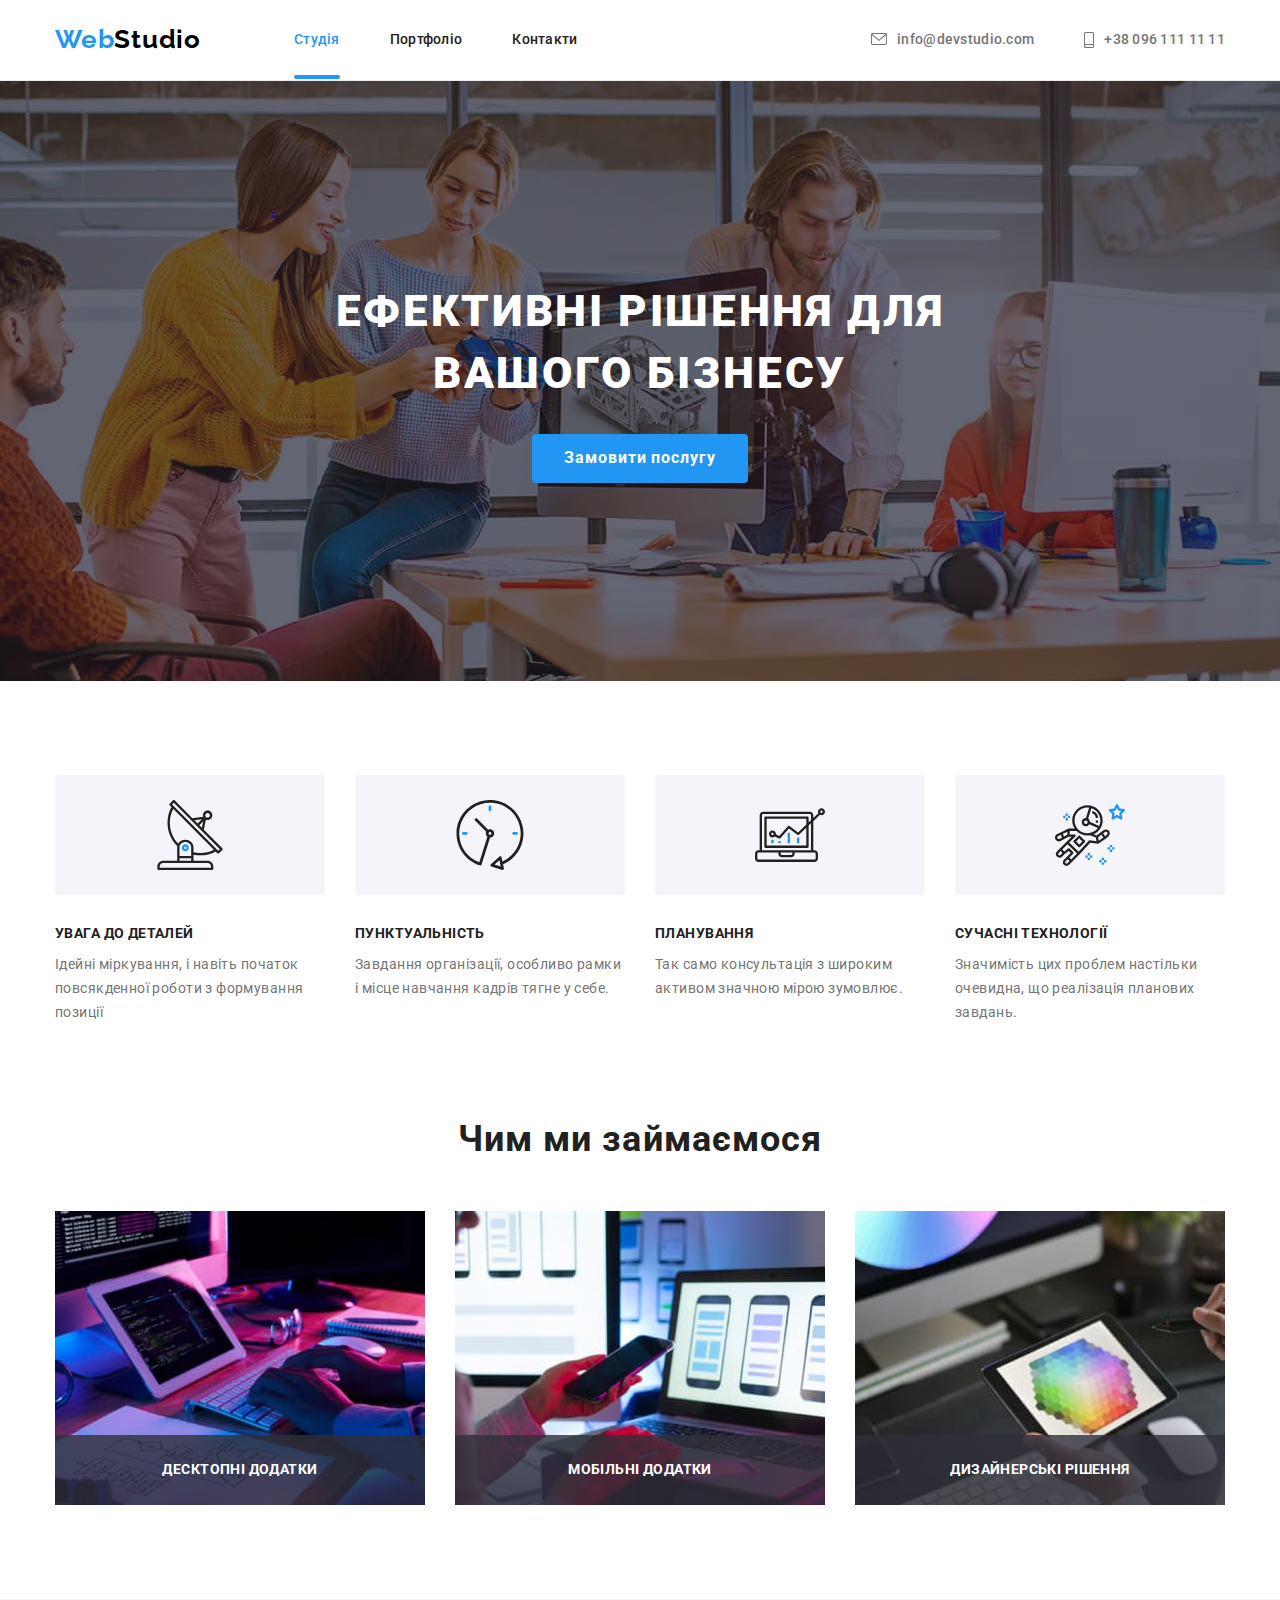
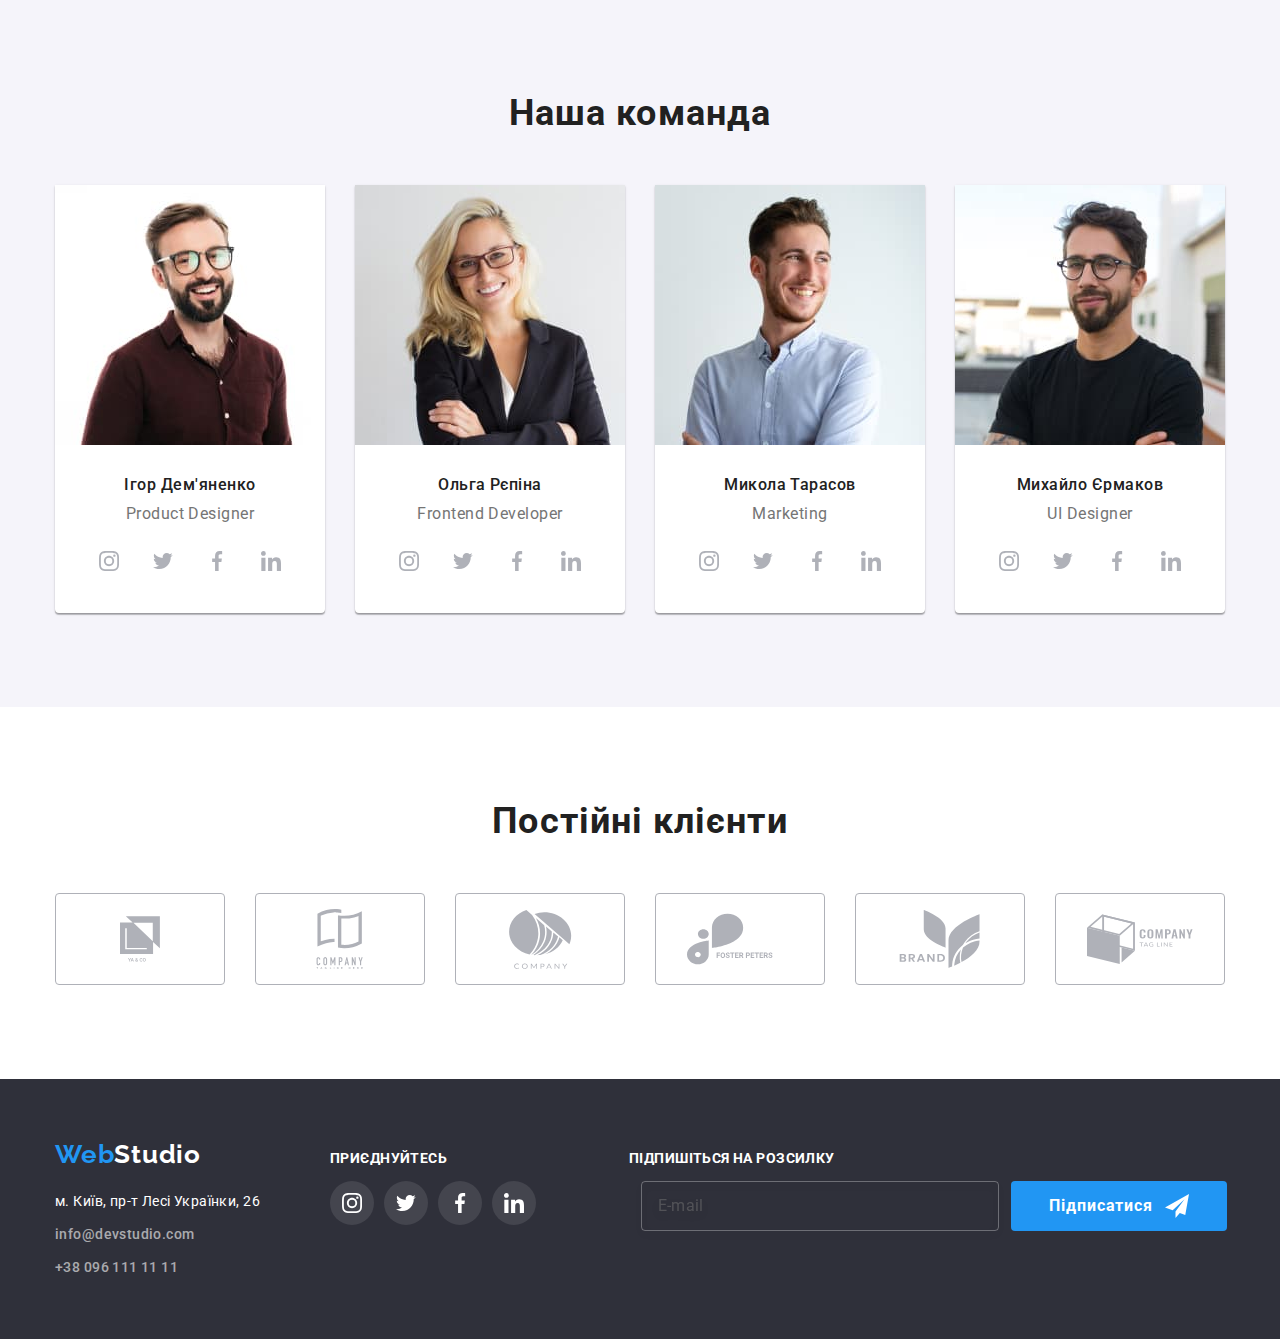
==== commit ca110021: "Update index.html and style.css" ====
--- a/index.html
+++ b/index.html
@@ -400,11 +400,12 @@
                 <textarea class="user-comment " name="user-comment" id="user-comment" placeholder="Введіть текст"></textarea>
                 </div>
                 <div class="checkbox">
-    <label  for="policy" class="checkbox">
+    <label  for="policy" class="checkbox-label">
         <input id="policy" type="checkbox" class="checkbox-input" name="terms-checkbox">
 <span class="icon"></span>
-        Погоджуюся з розсилкою та приймаю
-        <a class="checkbox-text-link" href="#">Умови договору</a>
+    
+        <p>Погоджуюся з розсилкою та приймаю
+        <a class="checkbox-text-link" href="#">Умови договору</a></p>
     </label>
 </div>
         <button class="send form-button" type="submit">Відправити</button>
--- a/css/styles.css
+++ b/css/styles.css
@@ -614,7 +614,7 @@
     height: 100%;
     background-color: rgba(0, 0, 0, 0.2);
     opacity: 1;
-    transition: opacity 250ms var(--time-distribution-function), background-color 250ms var(--time-distribution-function);
+    transition: opacity 250ms var(--time-distribution-function),visibility 250ms var(--time-distribution-function), background-color 250ms var(--time-distribution-function);
 }
 
 .is-hidden {
@@ -753,28 +753,27 @@
     fill: var(--hover-color);
 }
 
-/* .checkbox-div{
-    width: 423px;
-    align-items: center;
-    justify-content: center;
-} */
 .checkbox{
     display: block;
     position: relative;
-
-    bottom: 0;
+white-space: nowrap;
+
+}
+.checkbox-label{
+    display: flex;
+    align-items: baseline;
+    justify-content: space-between;
+   /* gap: 8px; */
+bottom: 0;
     right: 0;
     font-weight: 400;
-        font-size: 14px;
-        line-height: 1.7;
-        letter-spacing: 0.03em;
-white-space: nowrap;
-margin: 0 auto;
-}
-
+    font-size: 14px;
+    line-height: 1.7;
+    letter-spacing: 0.03em;
+}
 .icon{
     display: inline-block;
-   
+   margin-right: 8px;
     border-radius: 4px;
         border: 2px solid var(--secondary-text-color);
         width: 16px;
@@ -805,6 +804,7 @@
 letter-spacing: 0.03em;
 text-decoration-line: underline;
 color: var(--hover-color);
+/* margin-left: 5px; */
 }
 
 .checkbox-icon{
@@ -983,6 +983,9 @@
 }
 .footer-form-input::placeholder{
 color: var(--placeholder-color);
+font-weight: 400;
+font-size: 16px;
+line-height: 20px;
 }
 
 
